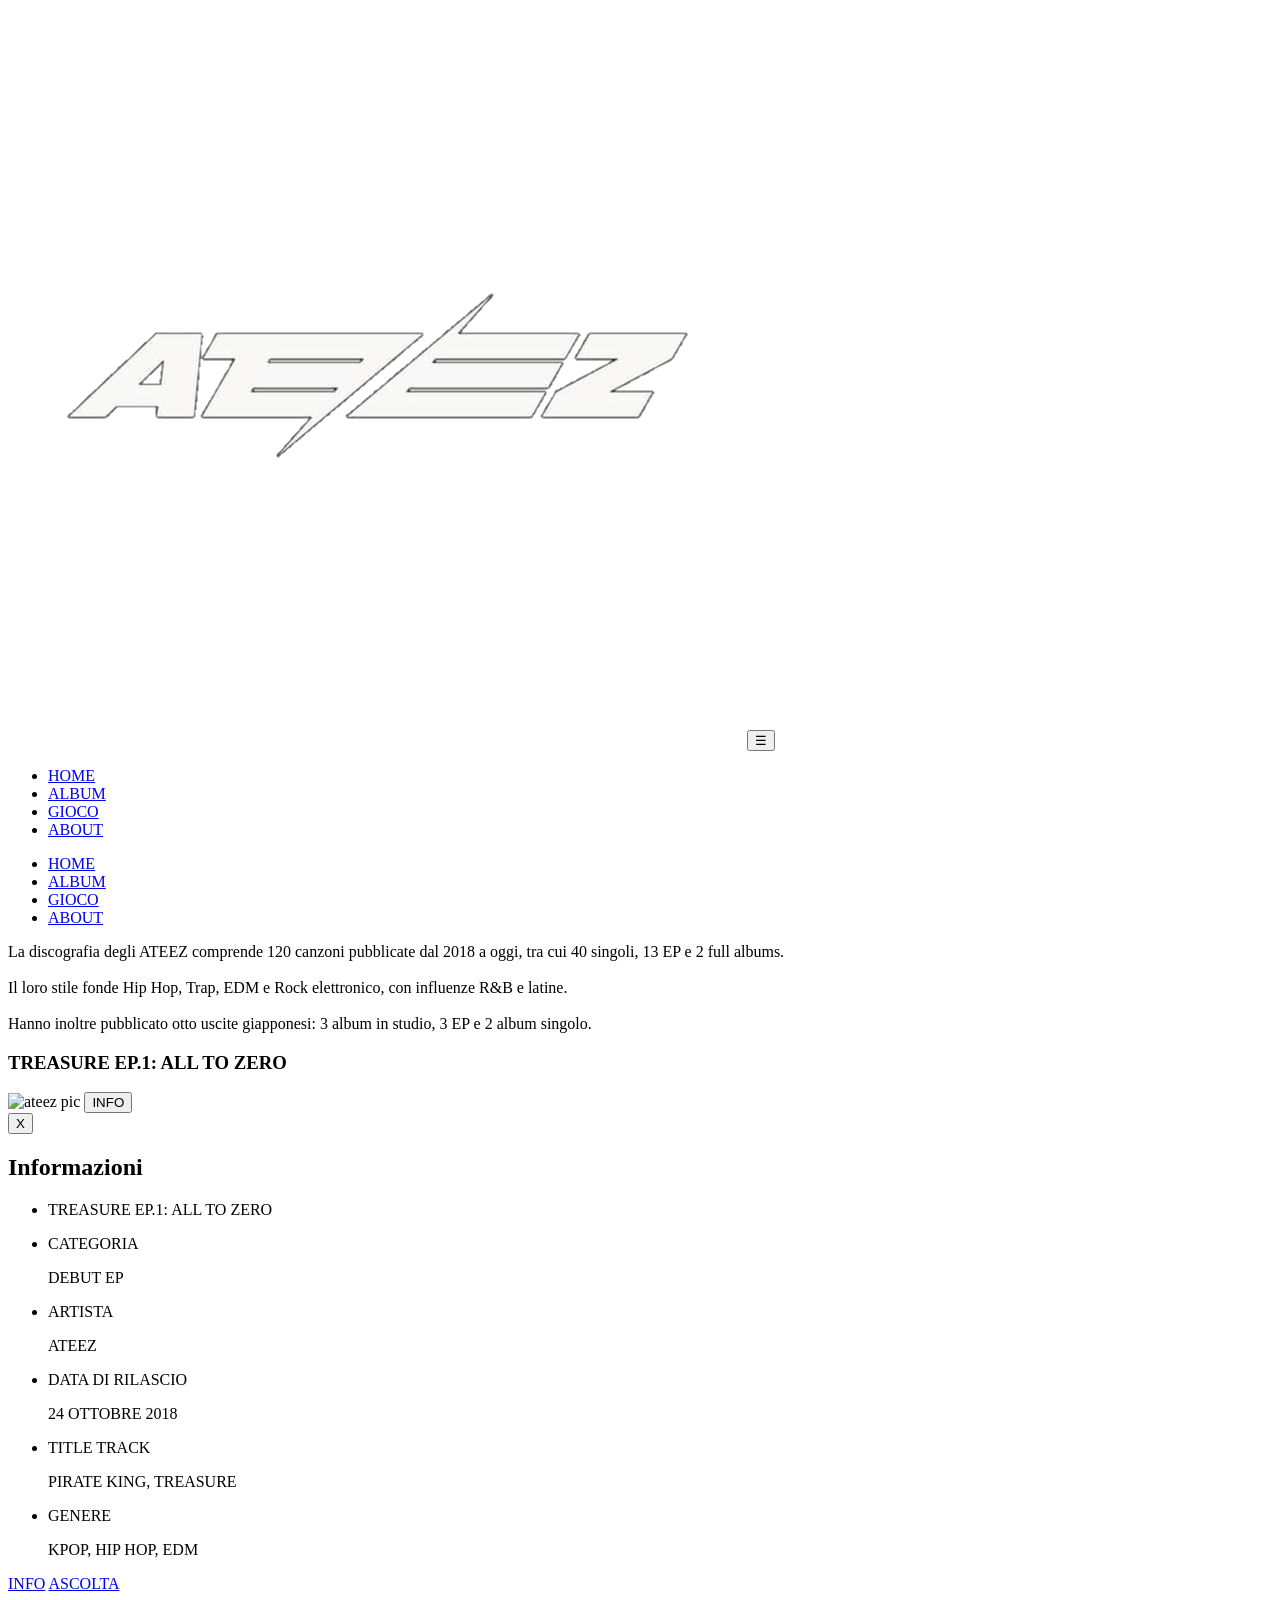
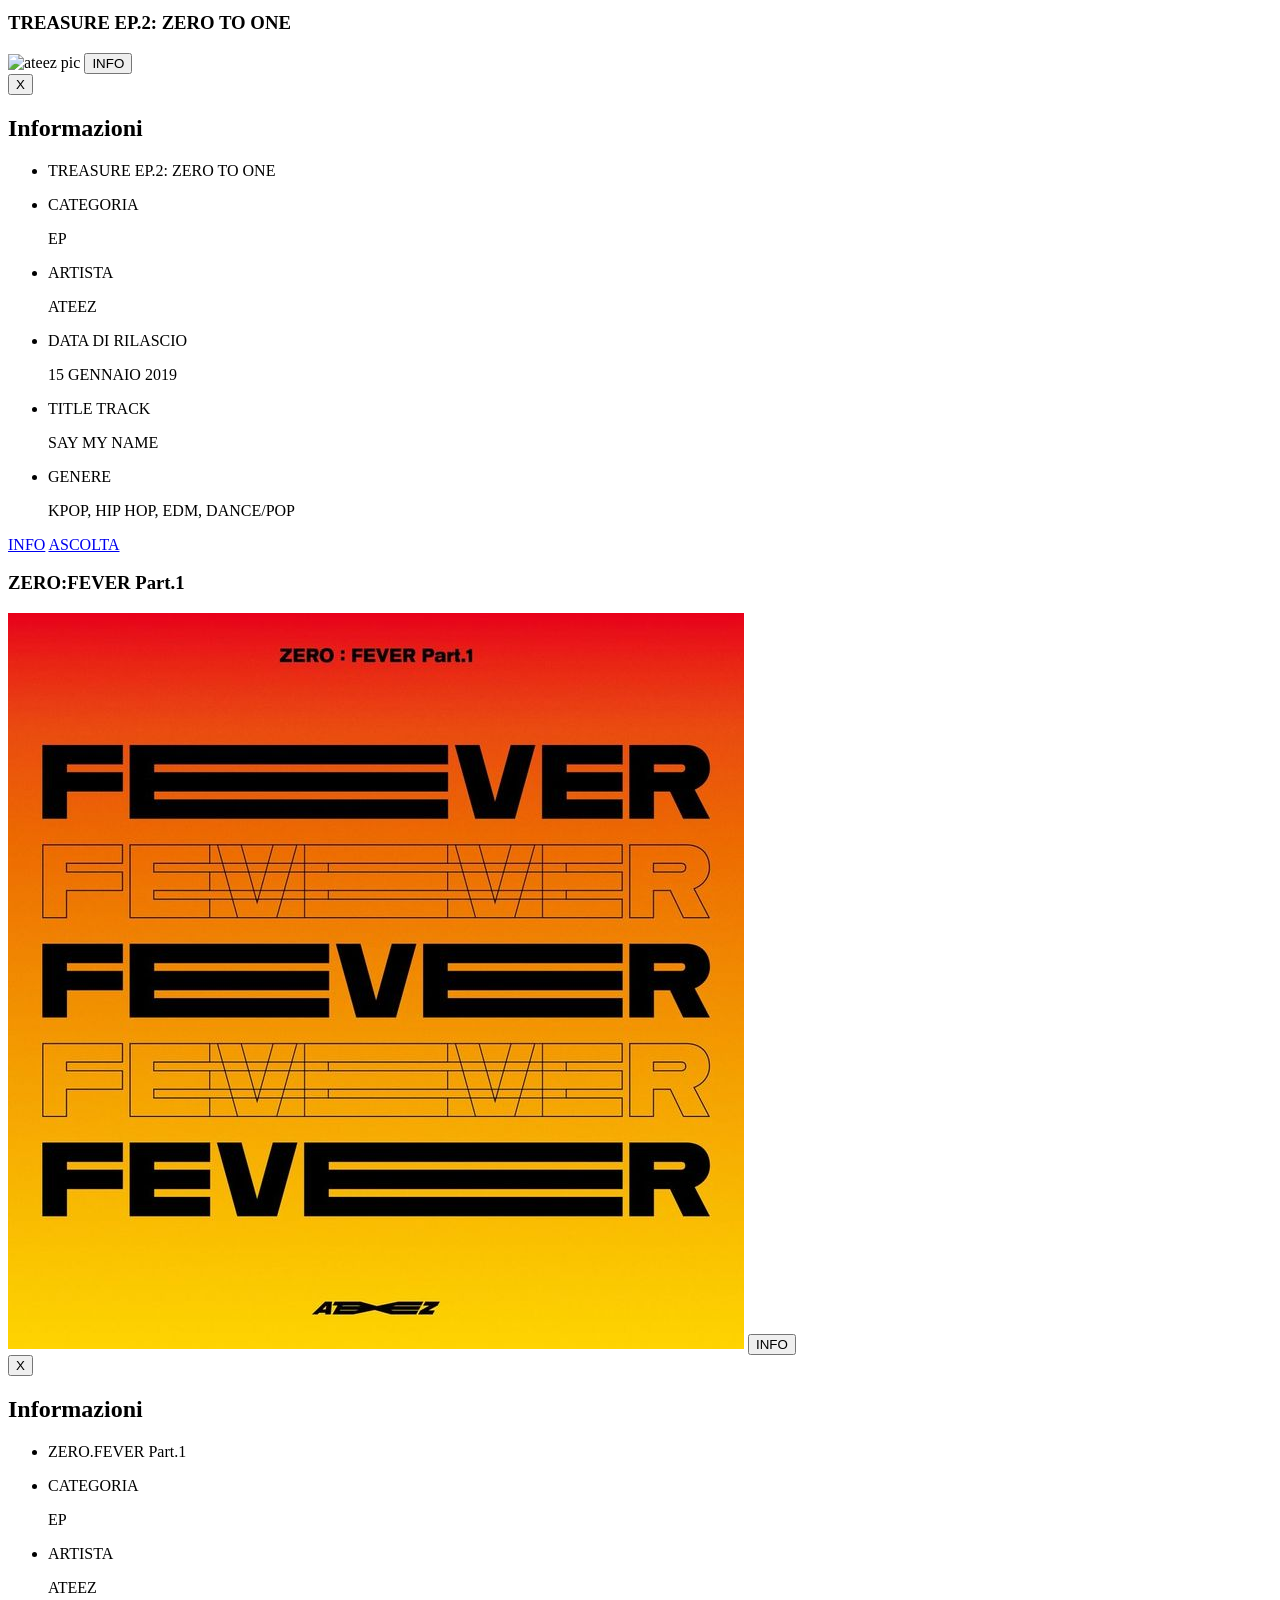
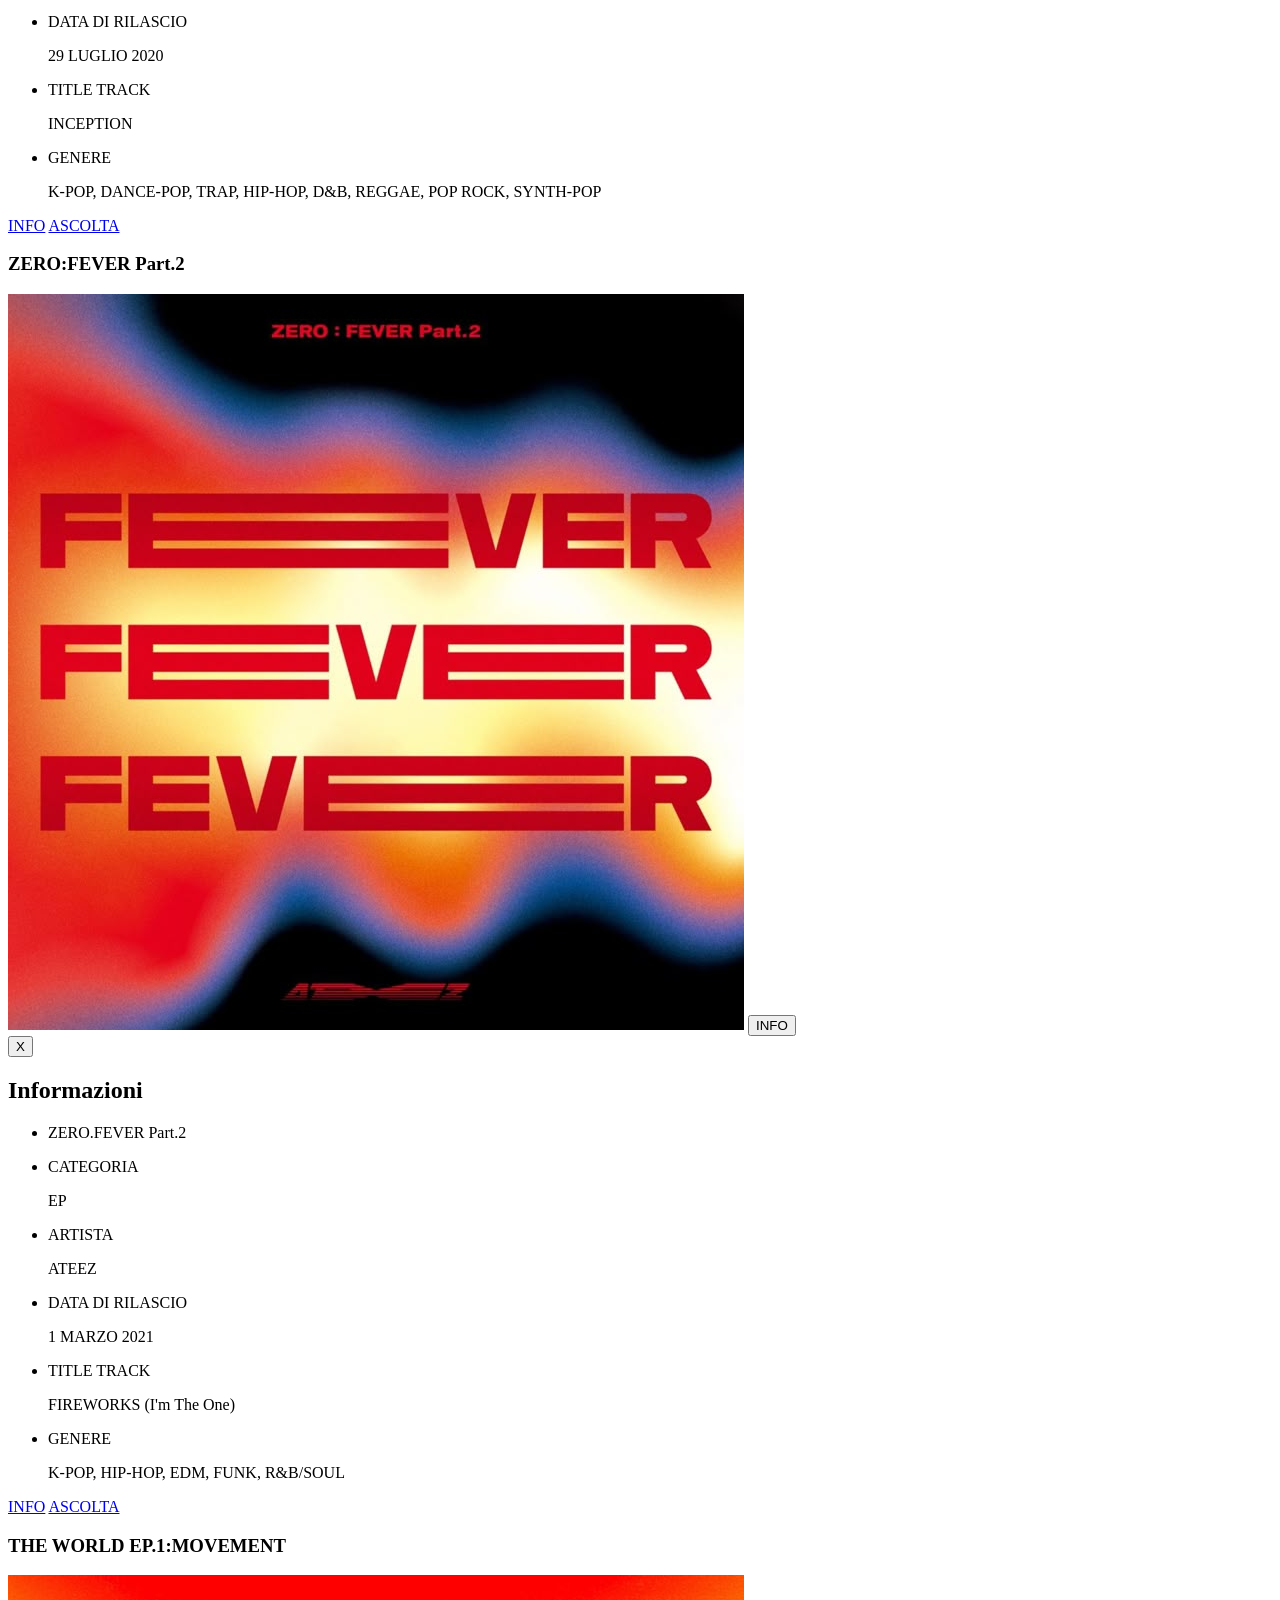
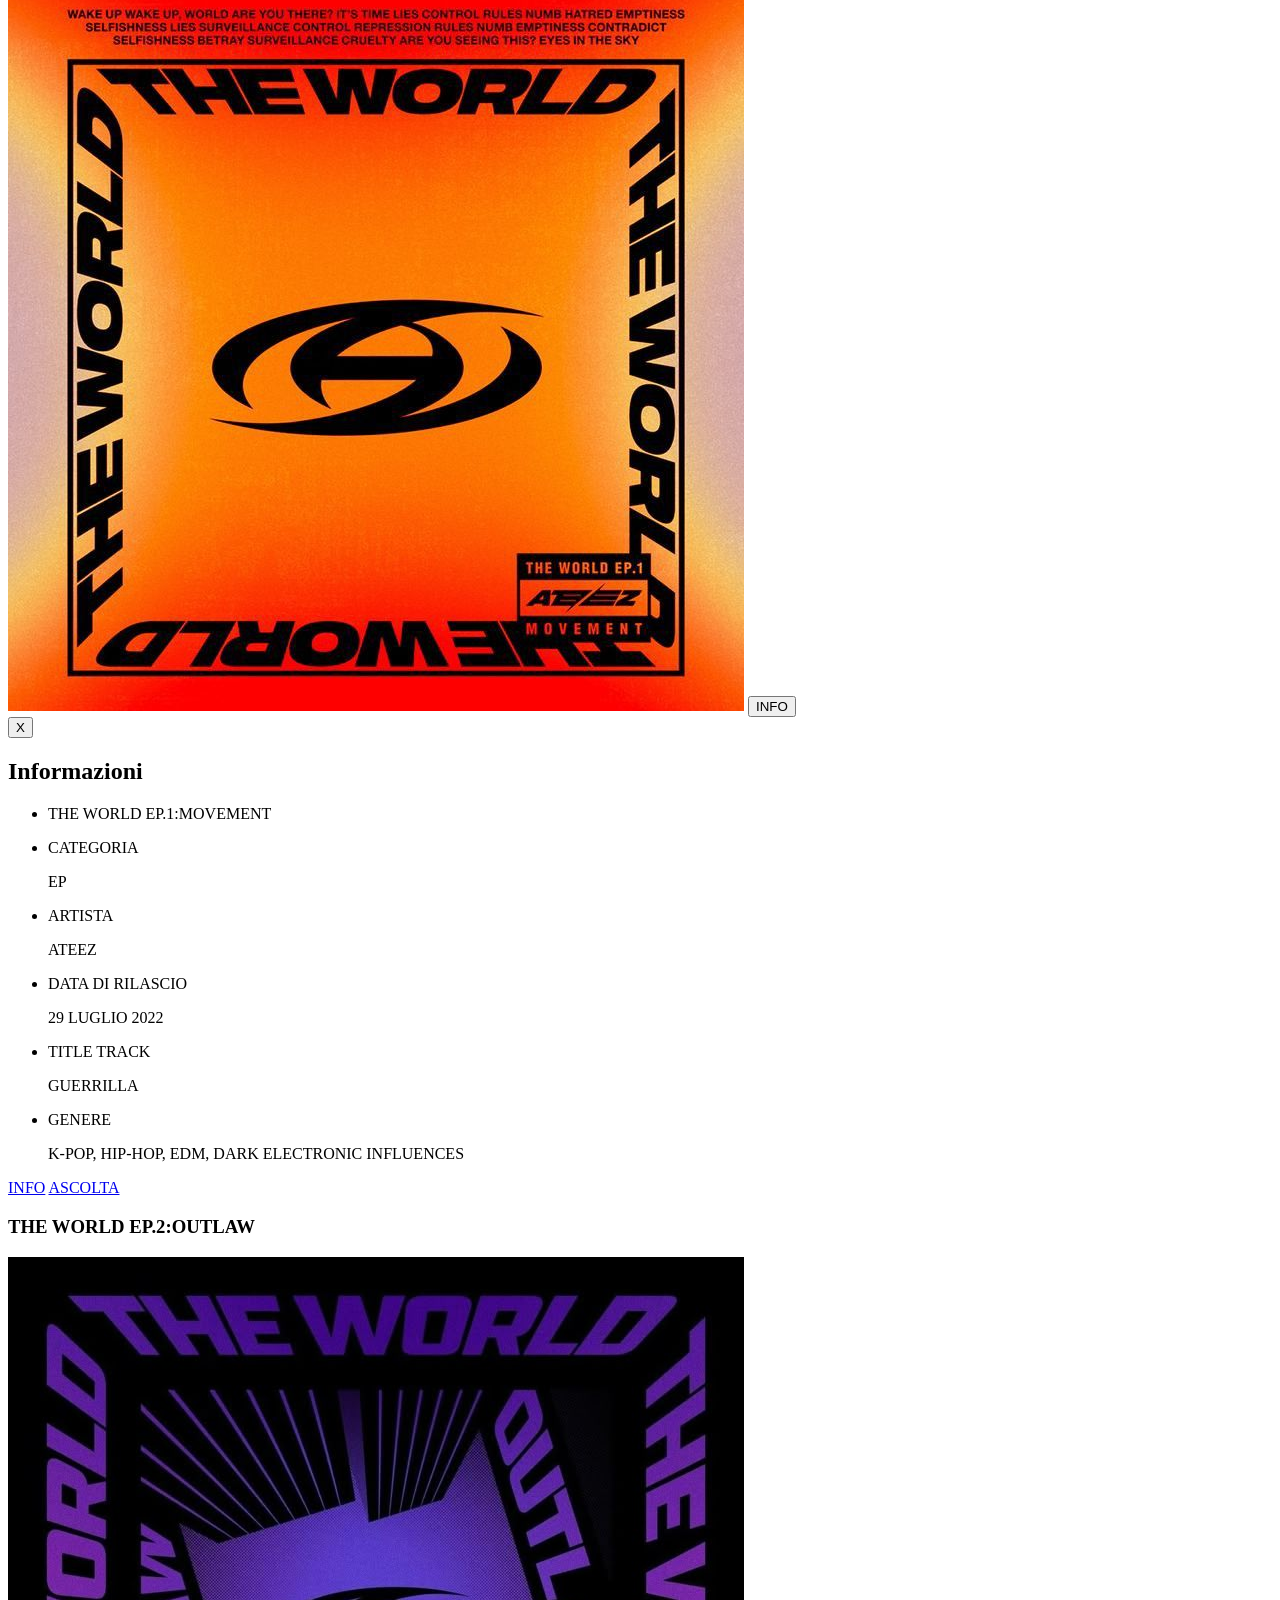
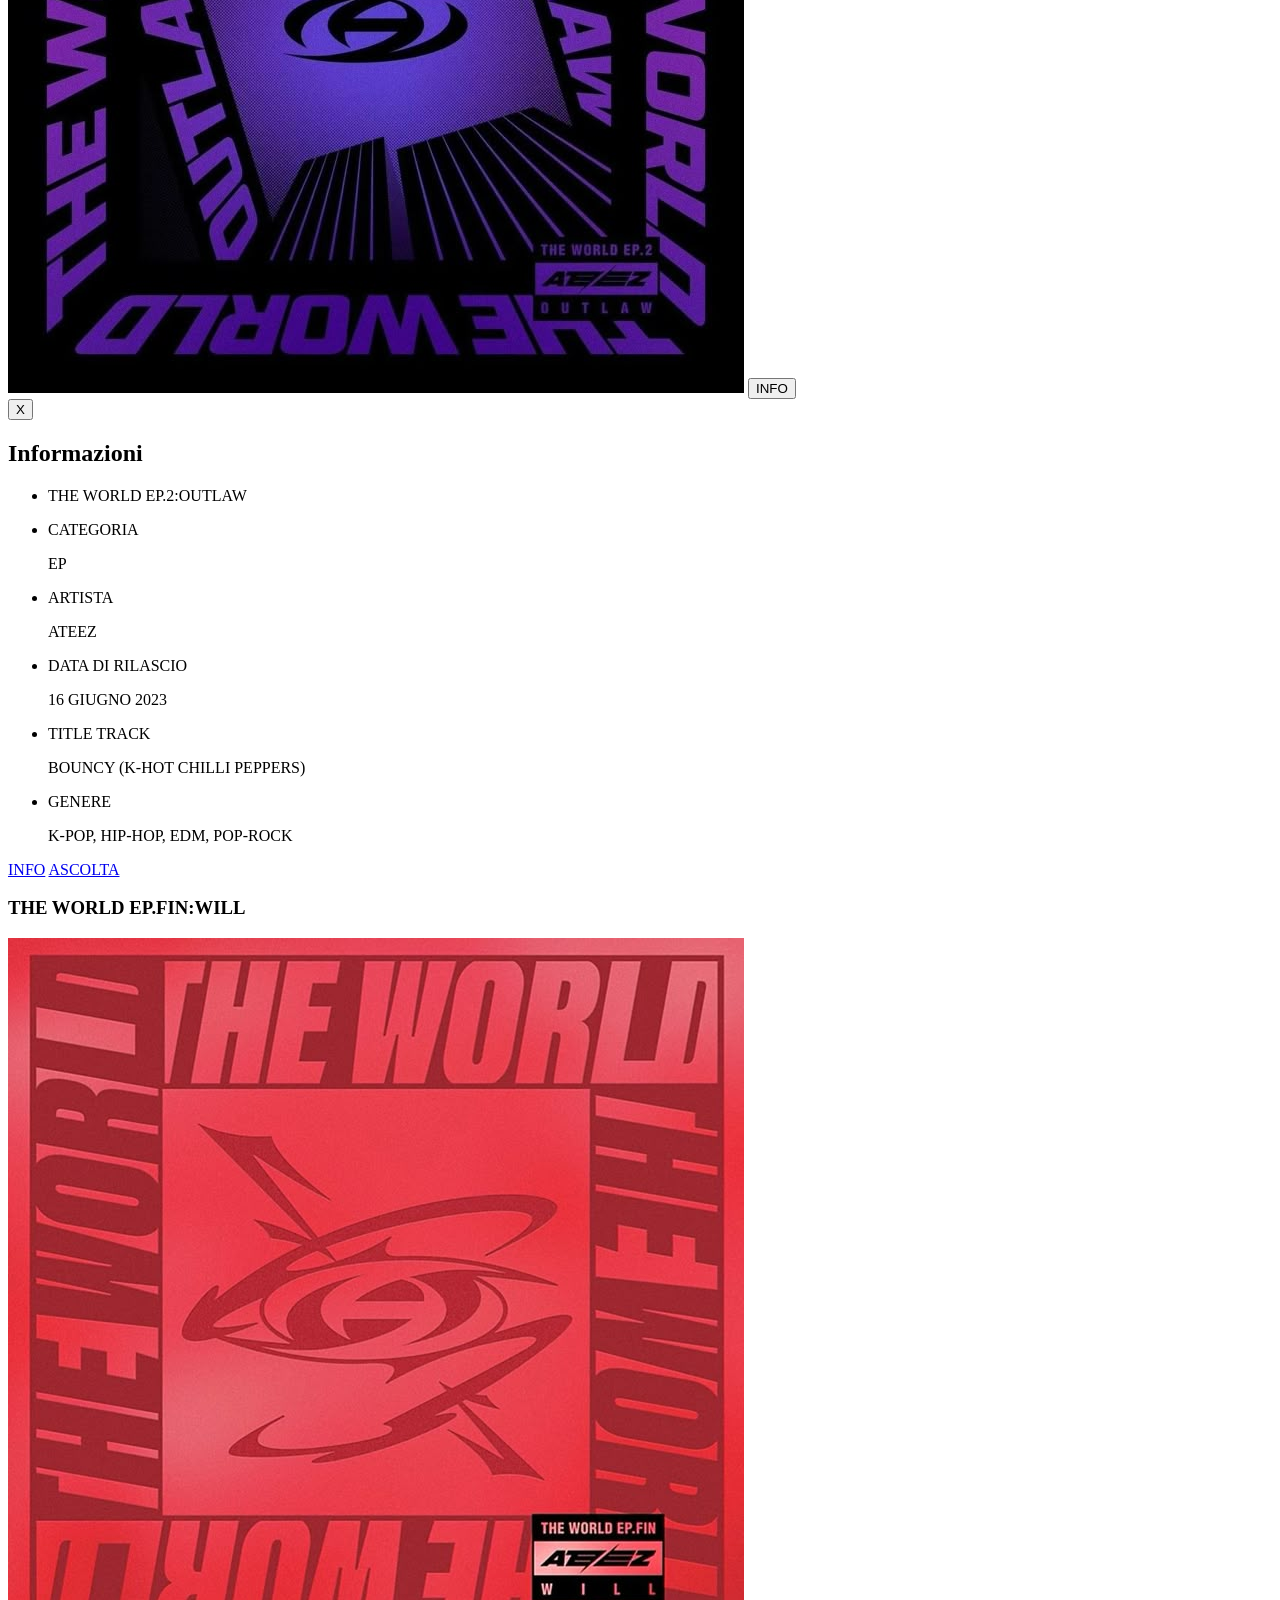
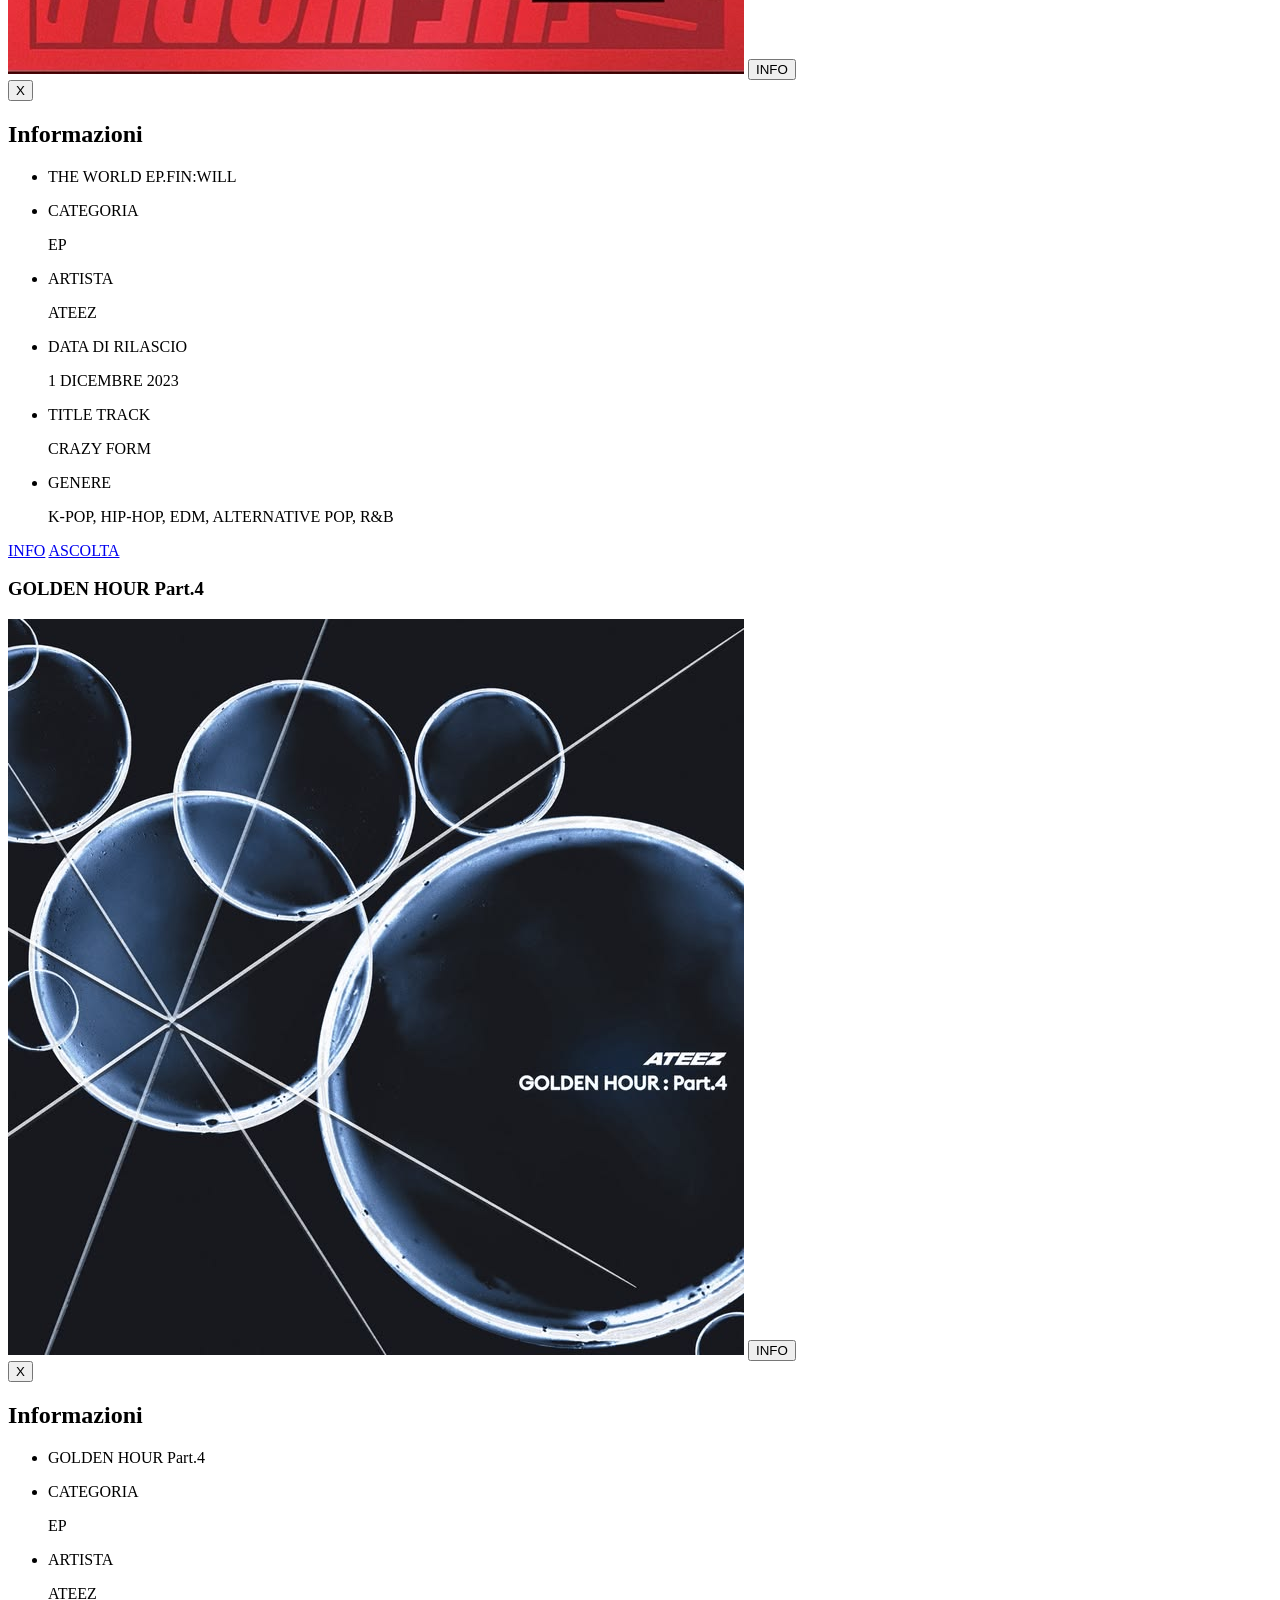
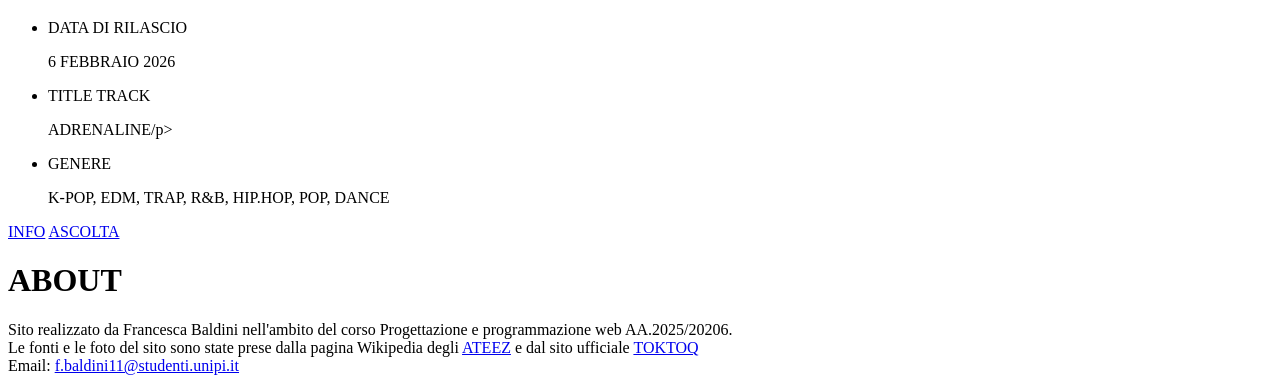
==== discografia.html @ 93c2fa1f "Add files via upload" ====
<!DOCTYPE html>
<html lang="it">
    <head>
        <title>Ateez</title>
        <meta charset="UTF-8">
        <meta name="viewport" content="width=device-width, initial-scale=1.0"/>
        <link rel="stylesheet" href="style.css">
        <link rel="stylesheet" href="discografia.css">
    </head>
    <body>
        <header>
            <!--logo-->
           <img class="logo" src="logo-bianco.png" alt="Logo ATEEZ">

           <!--tasto per la tendina-->
           <button class="menu">☰</button>

           <!--menu per mobile-->
           <nav>
               <ul class="menu-mobile">
                <li><a href="index.html">HOME</a></li>
                <li><a href="discografia.html">ALBUM</a></li>
                <li><a href="gioco.html">GIOCO</a></li>
                <li><a href="#footer">ABOUT</a></li>
               </ul>
           </nav> 

            <!--menu per desktop-->
            <nav>
               <ul class="menu-desktop">
                <li><a href="index.html">HOME</a></li>
                <li><a href="discografia.html">ALBUM</a></li>
                <li><a href="gioco.html">GIOCO</a></li>
                <li><a href="#footer">ABOUT</a></li>
               </ul>
           </nav> 
        </header>

            <p class="disco">
                La discografia degli ATEEZ comprende <span class="catalogo">120 canzoni</span> pubblicate dal 2018 a oggi, tra cui
                <span class="catalogo">40 singoli, 13 EP e 2 full albums</span>.
                
                <br><br>

                Il loro stile fonde <span class="catalogo">Hip Hop, Trap, EDM e Rock elettronico</span>,
                con influenze R&B e latine.
                
                <br><br>
                
                Hanno inoltre pubblicato otto uscite giapponesi:
                <span class="catalogo">3 album in studio, 3 EP e 2 album singolo</span>.
            </p>
                   

        <!--inizio dei div-->

       
        <div class="catalogo-album">
            <!--primo album-->
            <div class="album">
                <h3 class="title">TREASURE EP.1: ALL TO ZERO</h3>
                <img class="cover" src="treasure.jpg" alt="ateez pic">
                <button id="treasure1" class="btn">INFO</button>

                <!--popup-->
                <div class="popup" id="openpopup1">
                    <button class="close" id="closepopup1">X</button>

                    <h2 class="info">Informazioni</h2>

                    <ul>
                        <li class="titolo">TREASURE EP.1: ALL TO ZERO</li>
                        <li>
                            <p class="question">CATEGORIA</p>
                            <p class="answer">DEBUT EP</p>
                        </li>
                        <li>
                            <p class="question">ARTISTA</p>
                            <p class="answer">ATEEZ</p>
                        </li>
                        <li>
                            <p class="question">DATA DI RILASCIO</p>
                            <p class="answer">24 OTTOBRE 2018</p>
                        </li>
                        <li>
                            <p class="question">TITLE TRACK</p>
                            <p class="answer">PIRATE KING, TREASURE</p>
                        </li>
                        <li>
                            <p class="question">GENERE</p>
                            <p class="answer">KPOP, HIP HOP, EDM</p>
                        </li>
                    </ul>

                    <div class="links">
                        <a href="https://en.wikipedia.org/wiki/Treasure_EP.1:_All_to_Zero">INFO</a>
                        <a href="https://www.youtube.com/watch?v=zaTisOaQyuQ&list=PLtYXanAa7INwVMSGW2vLBBanxV55wsId3">ASCOLTA</a>
                    </div>
                </div>
            </div>

            <!--secondo album-->
            <div class="album">
                <h3 class="title">TREASURE EP.2: ZERO TO ONE</h3>
                <img class="cover" src="treasure 2.jpg" alt="ateez pic">
                <button id="treasure2" class="btn">INFO</button>

                <!--popup-->
                <div class="popup" id="openpopup2">
                    <button class="close" id="closepopup2">X</button>

                    <h2 class="info">Informazioni</h2>

                    <ul>
                        <li class="titolo">TREASURE EP.2: ZERO TO ONE</li>
                        <li>
                            <p class="question">CATEGORIA</p>
                            <p class="answer">EP</p>
                        </li>
                        <li>
                            <p class="question">ARTISTA</p>
                            <p class="answer">ATEEZ</p>
                        </li>
                        <li>
                            <p class="question">DATA DI RILASCIO</p>
                            <p class="answer">15 GENNAIO 2019</p>
                        </li>
                        <li>
                            <p class="question">TITLE TRACK</p>
                            <p class="answer">SAY MY NAME</p>
                        </li>
                        <li>
                            <p class="question">GENERE</p>
                            <p class="answer">KPOP, HIP HOP, EDM, DANCE/POP</p>
                        </li>
                    </ul>

                    <div class="links">
                        <a href="https://en.wikipedia.org/wiki/Treasure_EP.2:_Zero_to_One">INFO</a>
                        <a href="https://www.youtube.com/watch?v=zOmhAXRYcqw&list=PLtYXanAa7INzBz4NU7Fu_zzmxg2NWAv_k">ASCOLTA</a>
                    </div>
                </div>
            </div>

            <!--terzo album-->
            <div class="album">
                <h3 class="title">ZERO:FEVER Part.1</h3>
                <img class="cover" src="fever.jpg" alt="ateez pic">
                <button id="zerofever" class="btn">INFO</button>

                <!--popup-->
                <div class="popup" id="openpopup3">
                    <button class="close" id="closepopup3">X</button>

                    <h2 class="info">Informazioni</h2>

                    <ul>
                        <li class="titolo">ZERO.FEVER Part.1</li>
                        <li>
                            <p class="question">CATEGORIA</p>
                            <p class="answer">EP</p>
                        </li>
                        <li>
                            <p class="question">ARTISTA</p>
                            <p class="answer">ATEEZ</p>
                        </li>
                        <li>
                            <p class="question">DATA DI RILASCIO</p>
                            <p class="answer">29 LUGLIO 2020</p>
                        </li>
                        <li>
                            <p class="question">TITLE TRACK</p>
                            <p class="answer">INCEPTION</p>
                        </li>
                        <li>
                            <p class="question">GENERE</p>
                            <p class="answer">K-POP, DANCE-POP, TRAP, HIP-HOP, D&B, REGGAE, POP ROCK, SYNTH-POP</p>
                        </li>
                    </ul>

                    <div class="links">
                        <a href="https://en.wikipedia.org/wiki/Zero:_Fever_Part.1">INFO</a>
                        <a href="https://www.youtube.com/watch?v=XHLtcKcWi1k&list=OLAK5uy_nHhTEv-fuUNZkNcUDldagVB5ogJsrE1ec">ASCOLTA</a>
                    </div>
                </div>
            </div>

            <!--quarto album-->
            <div class="album">
                <h3 class="title">ZERO:FEVER Part.2</h3>
                <img class="cover" src="fever2.jpg" alt="ateez pic">
                <button id="zerofever2" class="btn">INFO</button>

                <!--popup-->
                <div class="popup" id="openpopup4">
                    <button class="close" id="closepopup4">X</button>

                    <h2 class="info">Informazioni</h2>

                    <ul>
                        <li class="titolo">ZERO.FEVER Part.2</li>
                        <li>
                            <p class="question">CATEGORIA</p>
                            <p class="answer">EP</p>
                        </li>
                        <li>
                            <p class="question">ARTISTA</p>
                            <p class="answer">ATEEZ</p>
                        </li>
                        <li>
                            <p class="question">DATA DI RILASCIO</p>
                            <p class="answer">1 MARZO 2021</p>
                        </li>
                        <li>
                            <p class="question">TITLE TRACK</p>
                            <p class="answer">FIREWORKS (I'm The One)</p>
                        </li>
                        <li>
                            <p class="question">GENERE</p>
                            <p class="answer">K-POP, HIP-HOP, EDM, FUNK, R&B/SOUL</p>
                        </li>
                    </ul>

                    <div class="links">
                        <a href="https://en.wikipedia.org/wiki/Zero:_Fever_Part.2">INFO</a>
                        <a href="https://www.youtube.com/watch?v=I13s-OlK_gA&list=OLAK5uy_kglITOarjHCGjXeF8EGEcUaVfz4t7J2k0">ASCOLTA</a>
                    </div>
                </div>
            </div>

            <!--quinto album-->
            <div class="album">
                <h3 class="title">THE WORLD EP.1:MOVEMENT</h3>
                <img class="cover" src="theworld.jpg" alt="ateez pic">
                <button id="theworld" class="btn">INFO</button>

                <!--popup-->
                <div class="popup" id="openpopup5">
                    <button class="close" id="closepopup5">X</button>

                    <h2 class="info">Informazioni</h2>

                    <ul>
                        <li class="titolo">THE WORLD EP.1:MOVEMENT</li>
                        <li>
                            <p class="question">CATEGORIA</p>
                            <p class="answer">EP</p>
                        </li>
                        <li>
                            <p class="question">ARTISTA</p>
                            <p class="answer">ATEEZ</p>
                        </li>
                        <li>
                            <p class="question">DATA DI RILASCIO</p>
                            <p class="answer">29 LUGLIO 2022</p>
                        </li>
                        <li>
                            <p class="question">TITLE TRACK</p>
                            <p class="answer">GUERRILLA</p>
                        </li>
                        <li>
                            <p class="question">GENERE</p>
                            <p class="answer">K-POP, HIP-HOP, EDM, DARK ELECTRONIC INFLUENCES</p>
                        </li>
                    </ul>

                    <div class="links">
                        <a href="https://en.wikipedia.org/wiki/The_World_EP.1:_Movement">INFO</a>
                        <a href="https://www.youtube.com/watch?v=My7gjN7ez-k&list=OLAK5uy_myLeQGvb-gxLAiEuv_2KZrmXPLTub0KTk">ASCOLTA</a>
                    </div>
                </div>
            </div>

            <!--sesto album-->
            <div class="album">
                <h3 class="title">THE WORLD EP.2:OUTLAW</h3>
                <img class="cover" src="outlaw.jpg" alt="ateez pic">
                <button id="outlaw" class="btn">INFO</button>

                <!--popup-->
                <div class="popup" id="openpopup6">
                    <button class="close" id="closepopup6">X</button>

                    <h2 class="info">Informazioni</h2>

                    <ul>
                        <li class="titolo">THE WORLD EP.2:OUTLAW</li>
                        <li>
                            <p class="question">CATEGORIA</p>
                            <p class="answer">EP</p>
                        </li>
                        <li>
                            <p class="question">ARTISTA</p>
                            <p class="answer">ATEEZ</p>
                        </li>
                        <li>
                            <p class="question">DATA DI RILASCIO</p>
                            <p class="answer">16 GIUGNO 2023</p>
                        </li>
                        <li>
                            <p class="question">TITLE TRACK</p>
                            <p class="answer">BOUNCY (K-HOT CHILLI PEPPERS)</p>
                        </li>
                        <li>
                            <p class="question">GENERE</p>
                            <p class="answer">K-POP, HIP-HOP, EDM, POP-ROCK</p>
                        </li>
                    </ul>

                    <div class="links">
                        <a href="https://en.wikipedia.org/wiki/The_World_EP.2:_Outlaw">INFO</a>
                        <a href="https://www.youtube.com/watch?v=FNj0IuM8a44&list=OLAK5uy_muA2b75whfcCcl7QSQvBLbyhh9jJauxRs">ASCOLTA</a>
                    </div>
                </div>
            </div>

            <!--settimo album-->
            <div class="album">
                <h3 class="title">THE WORLD EP.FIN:WILL</h3>
                <img class="cover" src="WFIN.jpg" alt="ateez pic">
                <button id="fin" class="btn">INFO</button>

                <!--popup-->
                <div class="popup" id="openpopup7">
                    <button class="close" id="closepopup7">X</button>

                    <h2 class="info">Informazioni</h2>

                    <ul>
                        <li class="titolo">THE WORLD EP.FIN:WILL</li>
                        <li>
                            <p class="question">CATEGORIA</p>
                            <p class="answer">EP</p>
                        </li>
                        <li>
                            <p class="question">ARTISTA</p>
                            <p class="answer">ATEEZ</p>
                        </li>
                        <li>
                            <p class="question">DATA DI RILASCIO</p>
                            <p class="answer">1 DICEMBRE 2023</p>
                        </li>
                        <li>
                            <p class="question">TITLE TRACK</p>
                            <p class="answer">CRAZY FORM</p>
                        </li>
                        <li>
                            <p class="question">GENERE</p>
                            <p class="answer">K-POP, HIP-HOP, EDM, ALTERNATIVE POP, R&B</p>
                        </li>
                    </ul>

                    <div class="links">
                        <a href="https://en.wikipedia.org/wiki/The_World_EP.Fin:_Will">INFO</a>
                        <a href="https://www.youtube.com/watch?v=910397KV1uE&list=OLAK5uy_nEPcaeQBgBiEEZSdfrJzcO3KIAIx6Npmw">ASCOLTA</a>
                    </div>
                </div>
            </div>

            <!--ottavo album-->
            <div class="album">
                <h3 class="title">GOLDEN HOUR Part.4</h3>
                <img class="cover" src="GHP4.jpg" alt="ateez pic">
                <button id="gh4" class="btn">INFO</button>

                <!--popup-->
                <div class="popup" id="openpopup8">
                    <button class="close" id="closepopup8">X</button>

                    <h2 class="info">Informazioni</h2>

                    <ul>
                        <li class="titolo">GOLDEN HOUR Part.4</li>
                        <li>
                            <p class="question">CATEGORIA</p>
                            <p class="answer">EP</p>
                        </li>
                        <li>
                            <p class="question">ARTISTA</p>
                            <p class="answer">ATEEZ</p>
                        </li>
                        <li>
                            <p class="question">DATA DI RILASCIO</p>
                            <p class="answer">6 FEBBRAIO 2026</p>
                        </li>
                        <li>
                            <p class="question">TITLE TRACK</p>
                            <p class="answer">ADRENALINE/p>
                        </li>
                        <li>
                            <p class="question">GENERE</p>
                            <p class="answer">K-POP, EDM, TRAP, R&B, HIP.HOP, POP, DANCE</p>
                        </li>
                    </ul>

                    <div class="links">
                        <a href="https://en.wikipedia.org/wiki/Golden_Hour:_Part.4">INFO</a>
                        <a href="https://www.youtube.com/watch?v=qDpEcO1hlZE&list=OLAK5uy_nDw2GlTZdnxVUJdK-J9HmZf4ZytbduDZs">ASCOLTA</a>
                    </div>
                </div>
            </div>
        </div>













       
        <footer id="footer">
            <div class="footer-container">
                <h1 class="about">ABOUT</h1>
                <p>
                    Sito realizzato da Francesca Baldini nell'ambito del corso Progettazione e programmazione web AA.2025/20206.
                    <br> Le fonti e le foto del sito sono state prese dalla pagina Wikipedia degli <a class="link2" href="https://it.wikipedia.org/wiki/Ateez">ATEEZ</a> e dal sito ufficiale <a class="link2" href="https://ateez.kqent.com"> TOKTOQ</a>
                    <br> Email: <a class="link" href="mailto:f.baldini11@studenti.unipi.it">f.baldini11@studenti.unipi.it</a>

                </p>
            </div>
        </footer>






        <script src="script.js"></script>
        <script src="discografia.js"></script>

        
    </body>





</html>
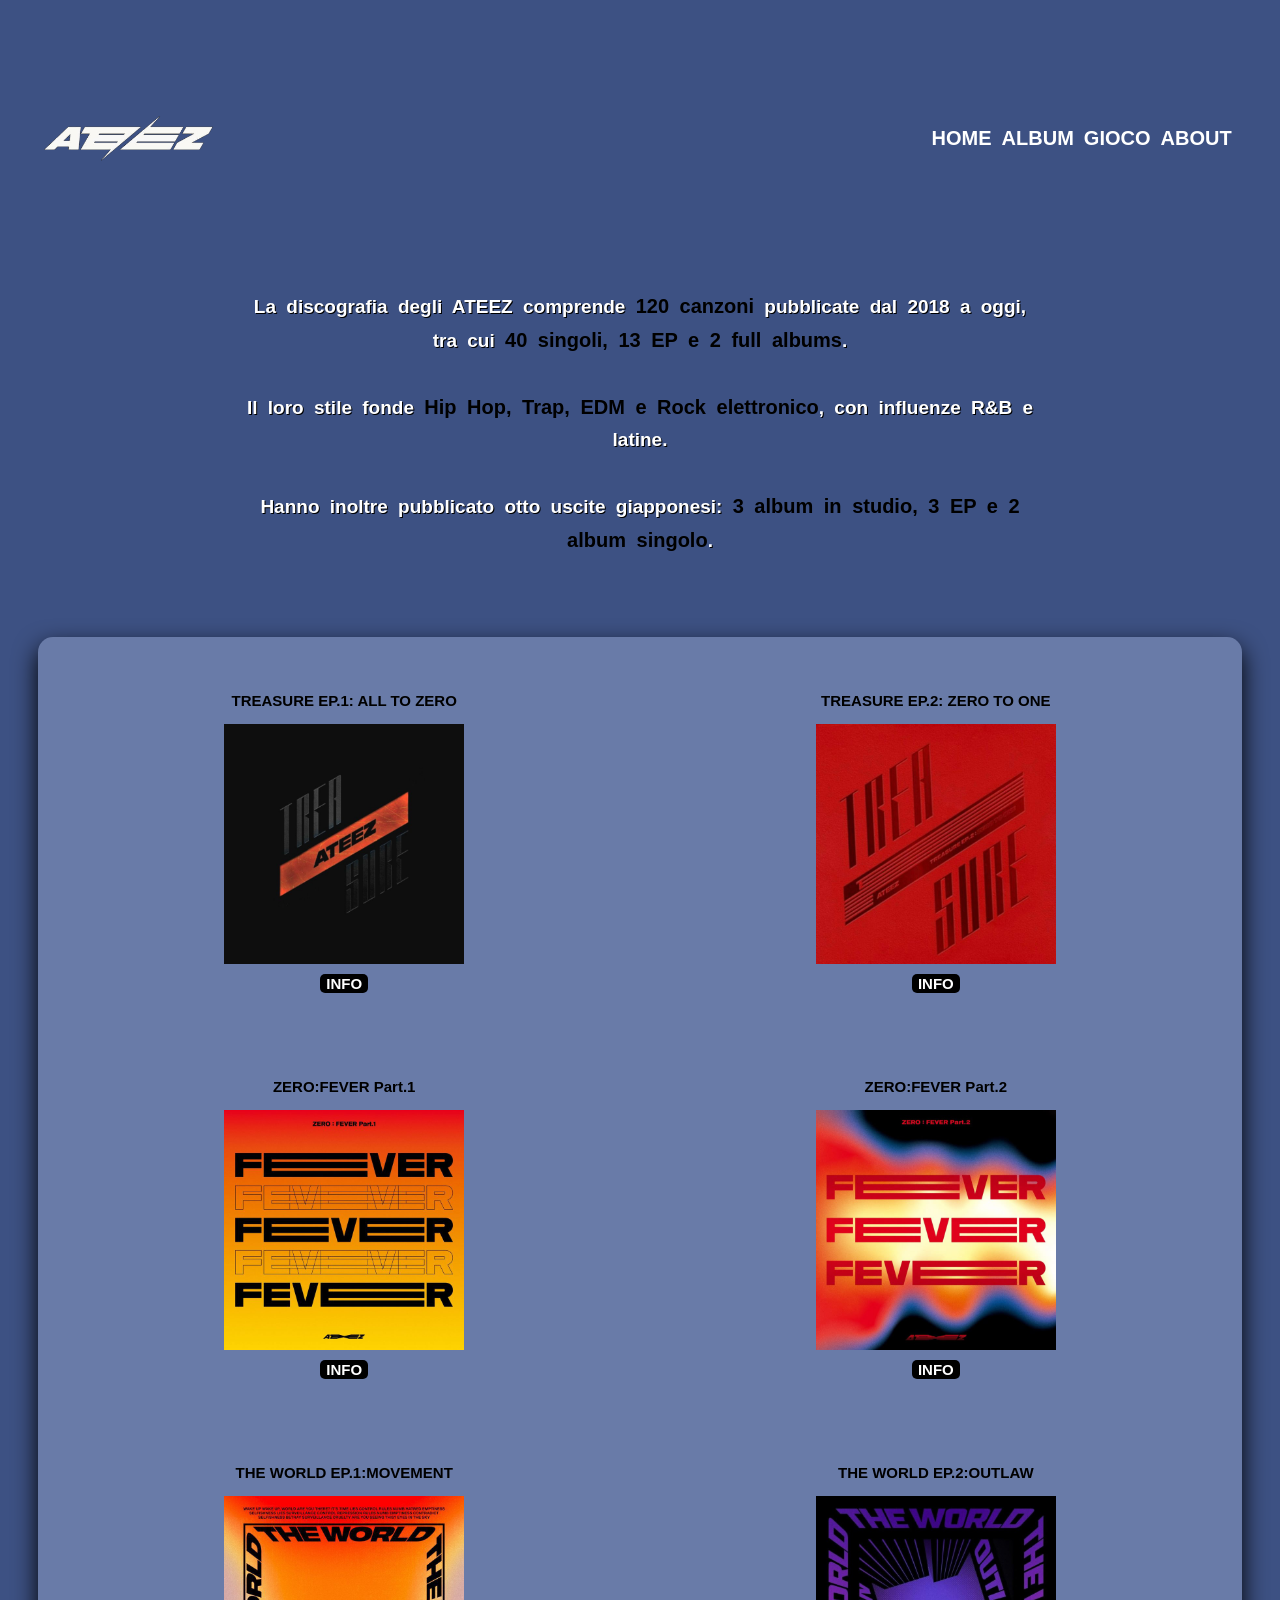
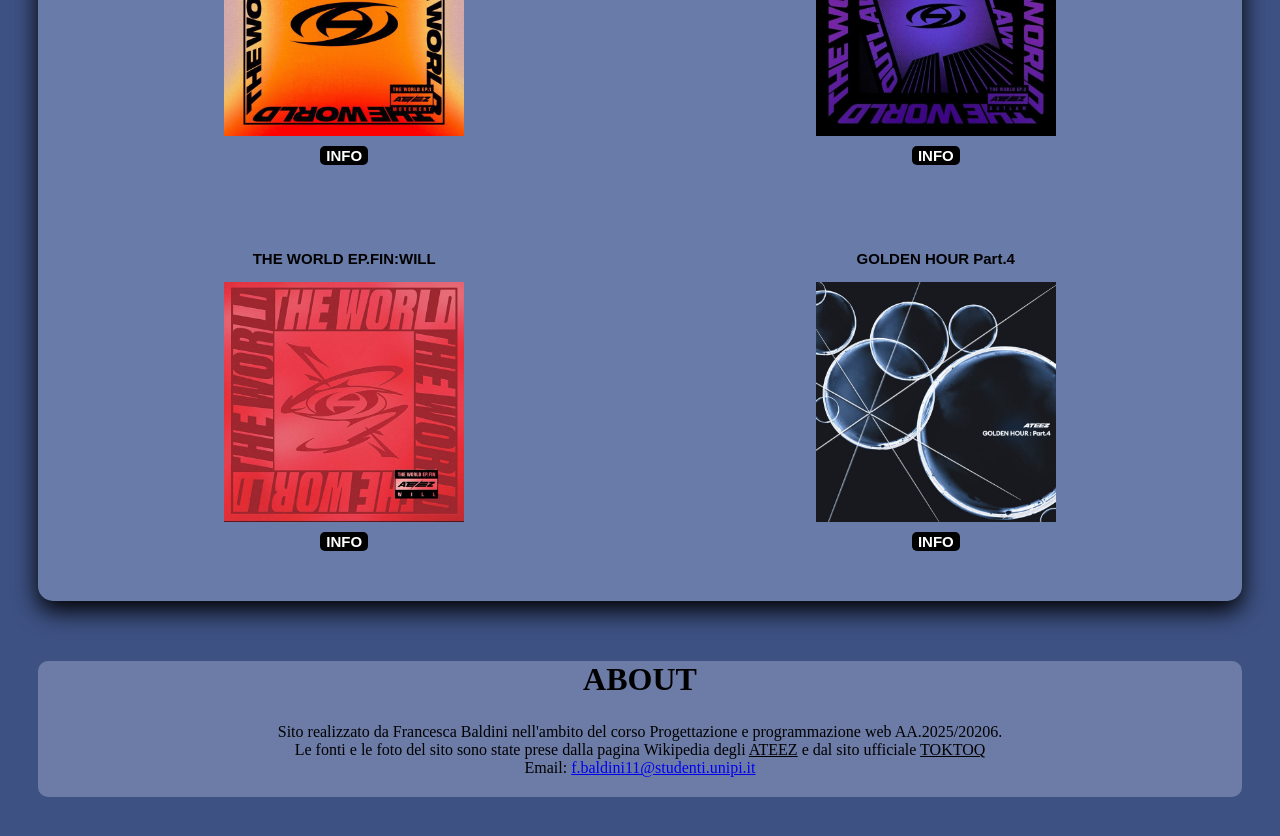
==== commit 825e90e4: "Update discografia.html" ====
--- a/discografia.html
+++ b/discografia.html
@@ -68,7 +68,7 @@
 
                     <h2 class="info">Informazioni</h2>
 
-                    <ul>
+                    <ul class="categoria-album">
                         <li class="titolo">TREASURE EP.1: ALL TO ZERO</li>
                         <li>
                             <p class="question">CATEGORIA</p>
@@ -111,7 +111,7 @@
 
                     <h2 class="info">Informazioni</h2>
 
-                    <ul>
+                    <ul class="categoria-album">
                         <li class="titolo">TREASURE EP.2: ZERO TO ONE</li>
                         <li>
                             <p class="question">CATEGORIA</p>
@@ -154,7 +154,7 @@
 
                     <h2 class="info">Informazioni</h2>
 
-                    <ul>
+                    <ul class="categoria-album">
                         <li class="titolo">ZERO.FEVER Part.1</li>
                         <li>
                             <p class="question">CATEGORIA</p>
@@ -197,7 +197,7 @@
 
                     <h2 class="info">Informazioni</h2>
 
-                    <ul>
+                    <ul class="categoria-album">
                         <li class="titolo">ZERO.FEVER Part.2</li>
                         <li>
                             <p class="question">CATEGORIA</p>
@@ -240,7 +240,7 @@
 
                     <h2 class="info">Informazioni</h2>
 
-                    <ul>
+                    <ul class="categoria-album">
                         <li class="titolo">THE WORLD EP.1:MOVEMENT</li>
                         <li>
                             <p class="question">CATEGORIA</p>
@@ -283,7 +283,7 @@
 
                     <h2 class="info">Informazioni</h2>
 
-                    <ul>
+                    <ul class="categoria-album">
                         <li class="titolo">THE WORLD EP.2:OUTLAW</li>
                         <li>
                             <p class="question">CATEGORIA</p>
@@ -326,7 +326,7 @@
 
                     <h2 class="info">Informazioni</h2>
 
-                    <ul>
+                    <ul class="categoria-album">
                         <li class="titolo">THE WORLD EP.FIN:WILL</li>
                         <li>
                             <p class="question">CATEGORIA</p>
@@ -369,7 +369,7 @@
 
                     <h2 class="info">Informazioni</h2>
 
-                    <ul>
+                    <ul class="categoria-album">
                         <li class="titolo">GOLDEN HOUR Part.4</li>
                         <li>
                             <p class="question">CATEGORIA</p>
--- a/style.css
+++ b/style.css
@@ -0,0 +1,472 @@
+.contenitore-tutto{
+    display: flex;
+    justify-content: center;
+    width: 100%;
+    padding: 10px;
+    box-sizing: border-box;
+}
+
+html{
+    width: 100%;
+}
+
+body {
+    margin: 3%;
+    background: rgb(61, 81, 131);
+    min-height: 100vh;
+    display: flex;
+    flex-direction: column;
+}
+
+
+/*MENU MOBILE*/
+
+.menu-mobile{
+    display: none;
+    list-style: none;
+    font-weight: bold;
+    font-family: 'Quicksand', sans-serif;
+    gap: 10px;
+    padding: 10px;
+}
+
+.menu-mobile.active{
+    display: flex;
+    flex-wrap: wrap;
+    justify-content: center;
+}
+.menu-desktop a,
+.menu-mobile a{
+    text-decoration: none;
+    color: white;
+}
+
+
+.menu-desktop{
+    display: none;
+    flex: none;
+}
+
+.menu-desktop a{
+    text-decoration: none;
+    color: white;
+}
+
+/*per menu a tendina*/
+.menu{
+    display: flex;
+    justify-content: flex-end;
+    color: white;
+    background-color: rgb(61, 81, 131);
+    border: none;
+    font-size: 45px;
+    margin-left: 3px;
+}
+
+.galleria-mobile{
+    display: block;
+}
+.galleria-desktop{
+    display: none;
+}
+
+
+.logo{
+    width: 200px;
+    height: auto;
+    margin-left: -10px;
+}
+
+header{
+    display: flex;
+    align-items: center;
+    justify-content: space-between;
+}
+
+
+
+/*paragrafo iniziale*/
+.presentazione p{
+    text-align: center;
+    font-size: 20px;
+    font-family: 'Quicksand', sans-serif;
+    font-weight: bold;
+    color: white;
+    margin-top: 50px;
+}
+
+
+/*link kq*/
+.kq{
+    text-decoration: none;
+    color: black;
+}
+
+/*link*/
+.membro{
+    display: grid;
+    grid-template-columns: 1fr;
+    justify-items: center;
+    gap: 50px;
+}
+
+.membro img{
+    width: 200px;
+    height: auto;
+    margin: 0;
+   
+}
+
+.card{
+    display: flex;
+    flex-direction: column;
+    align-items: center;
+    gap: 8px;
+}
+
+
+.card p{
+    margin: 2px 0;
+    font-family: 'Quicksand', sans-serif;
+    font-weight: bold;
+}
+
+/*griglia di contenimento*/
+.griglia{
+    display: grid;
+    justify-items: center;
+    gap: 30px;
+    grid-template-columns: 1fr;
+    background-color: rgb(105, 123, 168);
+    box-shadow: 0px 10px 25px black;
+    border-radius: 15px;
+    margin-top: 30px;
+    padding: 40px;
+}
+
+/*tasto per popup*/
+.popup{
+    display: none;
+}
+
+.popup.start{
+    display: block;
+}
+
+/*about*/
+.about{
+    text-align: center;
+    margin-bottom: 5px;
+    margin-top: 60px;
+}
+
+.about p{
+    color: black;
+}
+
+/*per il testo nel footer*/
+.footer-container p{
+    text-align: center;
+    padding: 20px;
+    margin: 0;
+}
+
+.footer-container{
+    background-color: rgb(108, 124, 167);
+    border-radius: 10px;
+}
+
+.link2 {
+    color: black;
+}
+
+.general{
+    color: black;
+    margin-bottom: 5px;
+    text-align: center; 
+}
+
+
+.grid{
+    display: grid;
+    gap: 20px;
+    background-color: rgb(108, 124, 167);
+    border-radius: 10px;
+    margin: 80px auto;
+    width: 90%;
+    max-width: 900px;
+       
+}
+
+/*per il contenitore del secondo p*/
+.infos{
+    text-align: center;
+    padding: 20px;
+    margin: 0;
+    font-size: 15px;
+    color: #faf8f2;
+    font-family: 'Quicksand', sans-serif;
+    font-weight: bold;
+}
+
+.tasto-informazioni{
+    text-align: center;
+    padding: 5px;
+    margin-top: 20px;
+    font-family: 'Quicksand', sans-serif;
+    color: white;
+    font-weight: bold;
+}
+
+.clicca a{
+    display: flex;
+    justify-content: center;
+    font-family: 'Quicksand', sans-serif;
+    align-items: center;
+    color: gold;
+    font-size: 20px;
+    font-weight: bold;
+    
+}
+
+
+.pirate-king,
+.treasure,
+.from,
+.ep,
+.kq,
+.treasure2,
+.SMN,
+.treasure3,
+.GH,
+.wave,
+.adrenaline{
+    color: black;
+    font-weight: bold;
+}
+
+/*per la galleria*/
+.galleria{
+    position: relative;
+    height: 70vh;
+    overflow: hidden;
+}
+
+.galleria img{
+    position:absolute;
+    inset: 0;
+    width: 100%;
+    height: 100%;
+    object-fit:contain;
+    opacity: 0;
+    transition: opacity 1s ease-in-out;
+}
+
+.galleria img.active{
+    opacity: 1;
+}
+
+
+.OpenPopup{
+    border: none;
+    border-radius: 20px;
+    font-size: 15px;
+    font-family: 'Quicksand', sans-serif;
+    font-weight: bold;
+    background-color: rgb(61, 81, 131);
+    color: white;
+    align-items: center;
+}
+
+
+
+
+
+
+
+
+/*media query*/
+
+/*tablet*/
+@media (min-width: 768px){
+    
+    .menu-desktop{
+        display: flex;
+        flex-direction: row;
+        list-style: none;
+        font-weight: bold;
+        font-size: 15px;
+        font-family:'Quicksand', sans-serif;
+        gap: 10px;
+        padding: 10px;
+    }
+    
+    .menu-mobile.active{
+        display: none;
+    }
+
+    .menu{
+        display: none;
+    }
+
+    /*ordine delle foto*/
+    .membro{
+        grid-template-columns: repeat(2, 1fr);
+        gap: 50px;
+    }
+
+    .membro img{
+        width: 210px;
+    }
+
+    
+    /*paragrafo iniziale*/
+    .presentazione p{
+        font-size: 22px;
+        margin-top: 60px;
+        line-height: 1.5;
+    }
+
+
+    .galleria{
+        height: 90vh;
+    }
+
+    .grid{
+        width: 85%;
+        margin: 100px auto;
+        padding: 20px;
+    }
+
+    .infos{
+        font-size: 17px;
+        padding: 25px;
+        line-height: 1.5;
+    }
+}
+
+/*pc*/
+@media (min-width: 1024px){
+    
+     .menu-desktop{
+        display: flex;
+        flex-direction: row;
+        list-style: none;
+        font-weight: bold;
+        font-size: 20px;
+        font-family:'Quicksand', sans-serif;
+        gap: 10px;
+        padding: 10px;
+    }
+    
+    .menu-mobile.active{
+        display: none;
+    }
+    
+    .menu{
+        display: none;
+    }
+    
+    .membro{
+        grid-template-columns: repeat(2, 1fr);
+        gap: 60px;
+    }
+
+    .membro img{
+        width: 240px;
+    }
+
+    
+    /*paragrafo iniziale*/
+    .presentazione p{
+        font-size: 24px;
+        margin-top: 70px;
+        line-height: 1.6;
+        
+    }
+
+    .galleria{
+        height: 110vh;
+    } 
+
+    .grid{
+        width: 80%;
+        margin: 120px auto;
+        padding: 30px;
+    }
+
+    .infos{
+        font-size: 18px;
+        padding: 30px;
+        line-height: 1.6;
+    }
+ 
+
+}
+
+/*schermi grandi*/
+@media (min-width: 1440px){
+
+    .menu-desktop{
+        display: flex;
+        flex-direction: row;
+        list-style: none;
+        font-weight: bold;
+        font-size: 20px;
+        font-family:'Quicksand', sans-serif;
+        gap: 15px;
+        padding: 10px;
+    }
+    
+    .menu-mobile.active{
+        display: none;
+    }
+    
+    .menu{
+        display: none;
+    }
+
+    
+    .membro{
+        grid-template-columns: repeat(4, 1fr);
+        gap: 80px;
+    }
+
+    .membro img{
+        width: 260px;
+    }
+
+    
+    /*paragrafo iniziale*/
+    .presentazione p{
+        font-size: 28px;
+        margin-top: 80px;
+        line-height: 1.7;
+        max-width: 1000px;
+        margin-left: auto;
+        margin-right: auto;
+    }
+
+
+    
+    .galleria{
+        height: 110vh;
+    }
+
+    .grid{
+        max-width: 1100px;
+        width: 75%;
+        margin: 150px auto;
+        padding: 40px;
+    }
+
+    .infos{
+        font-size: 20px;
+        padding: 40px;
+        line-height: 1.7;
+        max-width: 900px;
+        margin: 0 auto;
+    }
+
+
+}
--- a/discografia.css
+++ b/discografia.css
@@ -0,0 +1,233 @@
+
+.disco{
+    text-align: center;
+    margin: 30px;
+    font-size: 15px;
+    color: rgb(255, 255, 255);
+    text-shadow: 1px 1px 0 black;
+    font-family: 'Gill Sans', 'Gill Sans MT', Calibri, 'Trebuchet MS', sans-serif;
+    font-weight: bold;
+    word-spacing: 3px;
+   line-height: 1.5;
+}
+
+.catalogo{
+    color: black;
+    text-shadow: none;
+    font-family: 'Gill Sans', 'Gill Sans MT', Calibri, 'Trebuchet MS', sans-serif;
+    font-weight: bold;
+}
+
+
+
+.catalogo-album{
+    display: grid;
+    justify-items: center;
+    gap: 30px;
+    grid-template-columns: 1fr;
+    background-color: rgb(105, 123, 168);
+    box-shadow: 0px 10px 25px black;
+    border-radius: 15px;
+    margin-top: 30px;
+    padding: 40px;
+}
+
+.cover{
+    width: 250px;
+    height: auto;
+    display: block;
+    margin: 0 auto;
+}
+
+.title{
+    text-align: center;
+    font-family: 'Gill Sans', 'Gill Sans MT', Calibri, 'Trebuchet MS', sans-serif;
+    font-size: 15px;
+    font-weight: bold;
+}
+
+.btn {
+    display: block;
+    margin: 10px auto;
+    border: none;
+    border-radius: 5px;
+    font-size: 15px;
+    font-family: 'Quicksand', sans-serif;
+    font-weight: bold;
+    background-color: black;
+    color: white;
+    align-items: center;
+}
+ 
+
+.popup{
+    display: none;/*nascosta all'inizio*/
+
+    position: fixed;
+    top: 50%;
+    left: 50%;
+    transform: translate(-50%, -50%);
+
+    background: rgb(108, 124, 167);
+    padding: 20px;
+    border-radius: 10px;
+
+    width: 90%;
+    max-width: 300px;
+
+    box-shadow: 0px 10px 25px black;
+
+    z-index: 1000;
+}   
+
+.close {
+   float: right;
+}
+
+.popup.active{
+    display: block;
+}
+    
+.categoria-album{
+    list-style: none;
+    text-align:start;
+    display: flex;
+    flex-direction: column;
+    gap: 12px;
+}
+
+.question{
+    display: flex;
+    flex-direction: column;
+    justify-content: center;
+    font-family:'Quicksand', sans-serif;
+    font-weight: bold;
+    color: white;
+    text-shadow: 1px 1px 1px black;
+    gap: 10px;
+    margin: 10px auto;
+}
+
+.answer{
+    display: flex;
+    flex-direction: column;
+    justify-content: center;
+    font-family:'Quicksand', sans-serif;
+    font-weight: bold;
+    color: black;
+    margin: 10px auto;
+    
+}
+
+.titolo{
+    color: white;
+    text-shadow: 1px 1px 1px black;
+    font-family:'Quicksand', sans-serif;
+    font-weight: bold;
+    margin-bottom: 15px;
+}
+
+.links a{
+    text-decoration: none;
+    font-family:'Quicksand', sans-serif;    
+    font-weight: bold;
+    color:white;
+    text-shadow: 1px 1px 1px black;
+}
+
+.links{
+    display: flex;
+    justify-content: center;
+    gap: 20px;
+    margin-top: 30px;
+}
+
+.album img{
+    width: 250px;
+}
+
+
+/*media query*/
+
+/*tablet*/
+@media (min-width: 768px){
+    .disco{
+        margin: 40px;
+        font-size: 17px;
+        word-spacing: 4px;
+        line-height: 1.6;
+    }
+
+    .catalogo{
+        font-size: 18px;
+    }
+
+    /*ordine delle foto*/
+    .catalogo-album{
+        grid-template-columns: repeat(2, 1fr);
+        gap: 50px;
+    }
+
+    .album img{
+        width: 210px;
+    }
+
+}
+
+/*pc*/
+@media (min-width: 1024px){
+    .disco{
+        margin: 50px auto;
+        font-size: 19px;
+        word-spacing: 5px;
+        line-height: 1.7;
+        max-width: 800px;
+        
+    }
+
+    .catalogo{
+        font-size: 20px;
+    }
+
+    /*ordine delle foto*/
+    .catalogo-album{
+        grid-template-columns: repeat(2, 1fr);
+        gap: 60px;
+    }
+
+    .album img{
+        width: 240px;
+    }
+
+}
+
+/*schermi grandi*/
+@media (min-width: 1440px){
+    .disco{
+        margin: 60px auto;
+        font-size: 21px;
+        word-spacing: 6px;
+        line-height: 1.8;
+        max-width: 900px;
+    }
+
+    .catalogo{
+        font-size: 20px;
+    }
+
+    /*ordine delle foto*/
+    .catalogo-album{
+        grid-template-columns: repeat(4, 1fr);
+        gap: 80px;
+    }
+
+    .album img{
+        width: 260px;
+    }
+
+   
+
+}
+
+    
+    
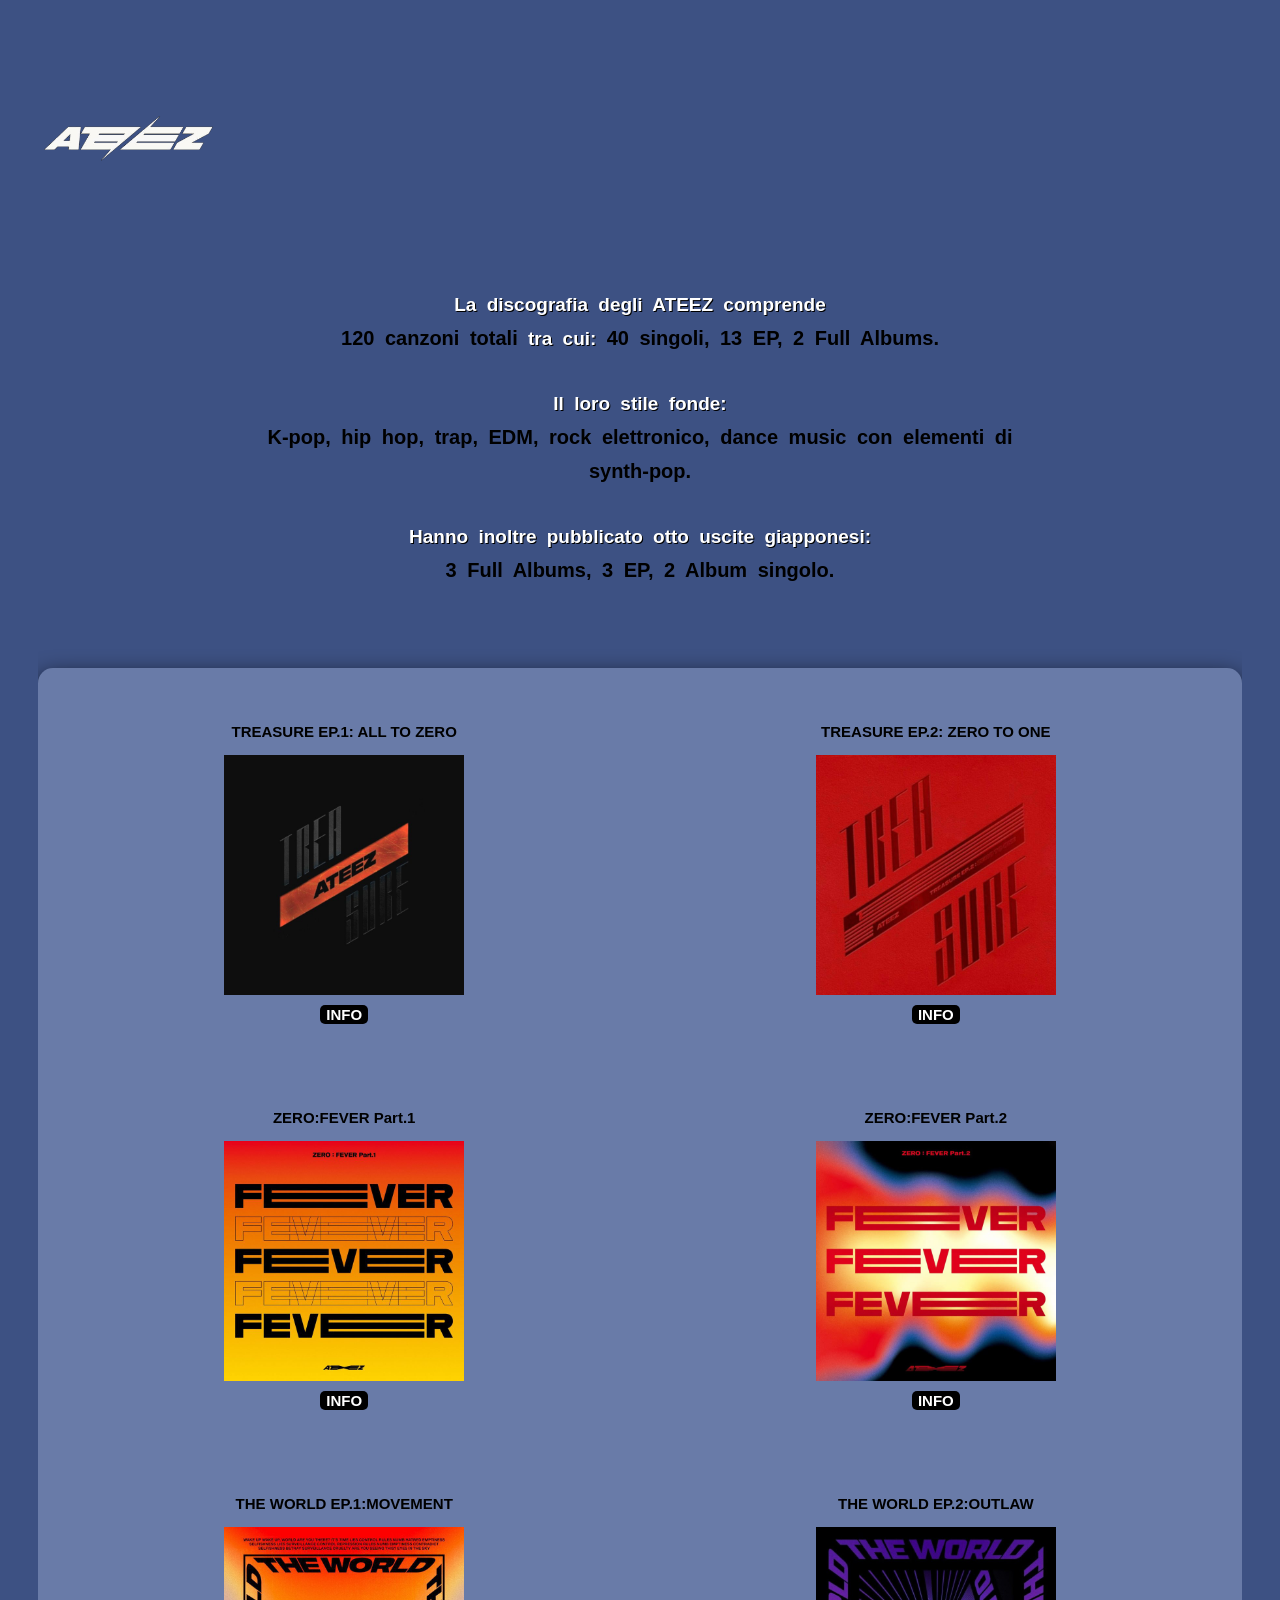
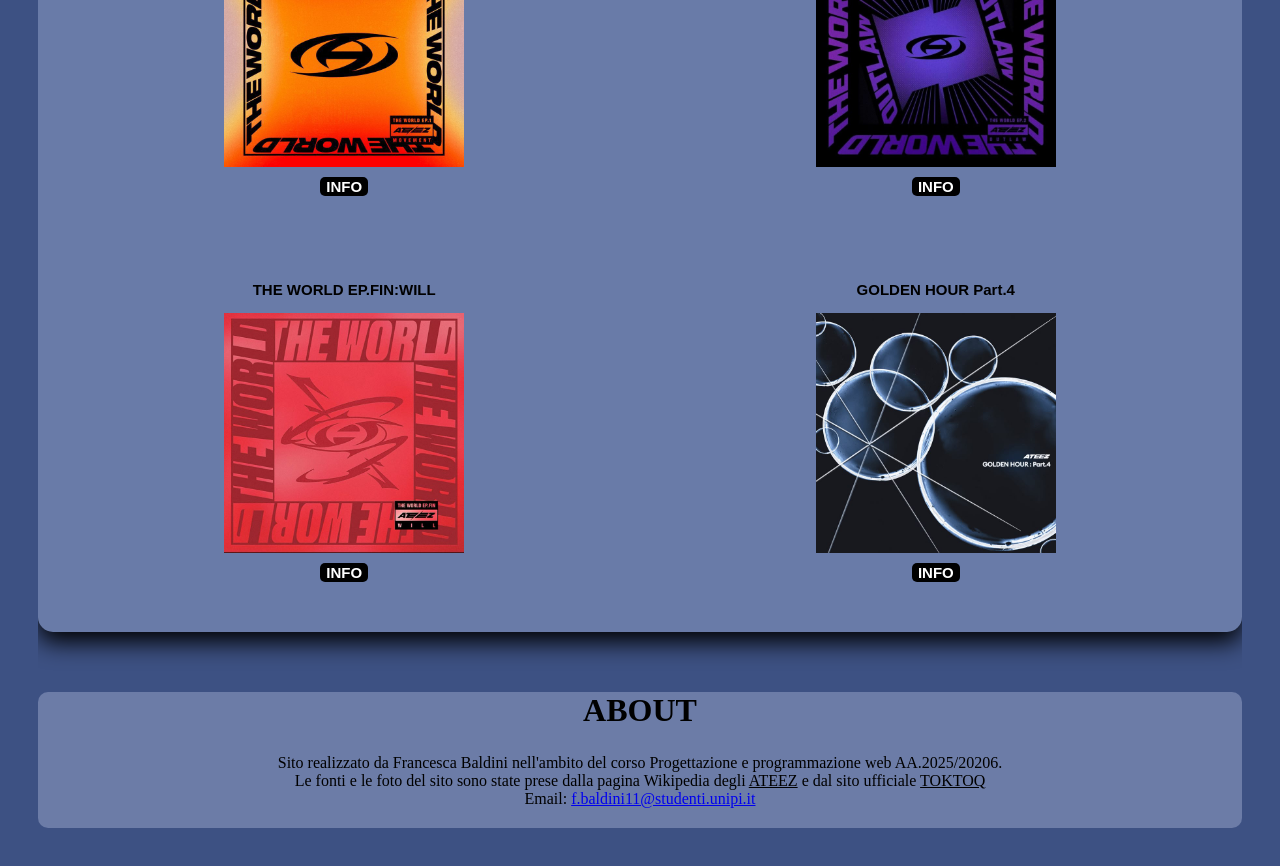
==== commit f5dbf5e5: "Update discografia.html" ====
--- a/discografia.html
+++ b/discografia.html
@@ -20,6 +20,7 @@
                <ul class="menu-mobile">
                 <li><a href="index.html">HOME</a></li>
                 <li><a href="discografia.html">ALBUM</a></li>
+                <li><a href="">TRAMA</a></li>
                 <li><a href="gioco.html">GIOCO</a></li>
                 <li><a href="#footer">ABOUT</a></li>
                </ul>
@@ -27,31 +28,29 @@
 
             <!--menu per desktop-->
             <nav>
-               <ul class="menu-desktop">
+               <ul class="menu-mobile">
                 <li><a href="index.html">HOME</a></li>
                 <li><a href="discografia.html">ALBUM</a></li>
+                <li><a href="">TRAMA</a></li>
                 <li><a href="gioco.html">GIOCO</a></li>
                 <li><a href="#footer">ABOUT</a></li>
                </ul>
            </nav> 
         </header>
 
-            <p class="disco">
-                La discografia degli ATEEZ comprende <span class="catalogo">120 canzoni</span> pubblicate dal 2018 a oggi, tra cui
-                <span class="catalogo">40 singoli, 13 EP e 2 full albums</span>.
-                
-                <br><br>
-
-                Il loro stile fonde <span class="catalogo">Hip Hop, Trap, EDM e Rock elettronico</span>,
-                con influenze R&B e latine.
-                
-                <br><br>
-                
-                Hanno inoltre pubblicato otto uscite giapponesi:
-                <span class="catalogo">3 album in studio, 3 EP e 2 album singolo</span>.
-            </p>
-                   
-
+
+        <p class="disco">
+            La discografia degli ATEEZ comprende <br> <span class="catalogo">120 canzoni totali</span>  tra cui:
+            <span class="catalogo"> 40 singoli, 13 EP, 2 Full Albums. </span>
+            <br> <br>
+            Il loro stile fonde: <br> <span class="catalogo"> K-pop, hip hop, trap, EDM, rock elettronico, dance music con elementi di synth-pop.</span>
+            <br> <br>
+            Hanno inoltre pubblicato otto uscite giapponesi: 
+            <br> <span class="catalogo">3 Full Albums, 3 EP, 2 Album singolo.</span>
+        </p>
+        
+        
+            
         <!--inizio dei div-->
 
        
--- a/style.css
+++ b/style.css
@@ -16,6 +16,10 @@
     min-height: 100vh;
     display: flex;
     flex-direction: column;
+}
+
+html, body{
+    overflow-x: hidden;
 }
 
 
@@ -117,6 +121,15 @@
    
 }
 
+/*per il colore dei nomi*/
+.name{
+    color: white;
+    text-shadow: 2px 2px 2px black;
+    font-size: 20px;
+    font-family: 'Gill Sans', 'Gill Sans MT', Calibri, 'Trebuchet MS', sans-serif;   
+}
+
+/*posizionamento foto*/
 .card{
     display: flex;
     flex-direction: column;
@@ -124,11 +137,29 @@
     gap: 8px;
 }
 
-
+/*cambio colore del nome del membro ad inizio card*/
+.card h2{
+    color: white;
+    text-shadow: 1px 1px 3px black;
+
+}
+
+
+
+/*scritte nella card*/
 .card p{
     margin: 2px 0;
-    font-family: 'Quicksand', sans-serif;
-    font-weight: bold;
+    font-family: 'Gill Sans', 'Gill Sans MT', Calibri, 'Trebuchet MS', sans-serif;   
+    font-weight: bold;
+}
+
+li .question{
+    color: white;
+    text-shadow: 2px 2px 2px black;
+}
+
+li .answer{
+    color:  rgb(35, 49, 85);
 }
 
 /*griglia di contenimento*/
@@ -180,6 +211,7 @@
     color: black;
 }
 
+/*header della storia*/
 .general{
     color: black;
     margin-bottom: 5px;
@@ -248,7 +280,7 @@
 /*per la galleria*/
 .galleria{
     position: relative;
-    height: 70vh;
+    height: 40vh;
     overflow: hidden;
 }
 
@@ -270,7 +302,7 @@
 .OpenPopup{
     border: none;
     border-radius: 20px;
-    font-size: 15px;
+    font-size: 17px;
     font-family: 'Quicksand', sans-serif;
     font-weight: bold;
     background-color: rgb(61, 81, 131);
@@ -329,7 +361,7 @@
 
 
     .galleria{
-        height: 90vh;
+        height: 70vh;
     }
 
     .grid{
@@ -386,7 +418,7 @@
     }
 
     .galleria{
-        height: 110vh;
+        height: 90vh;
     } 
 
     .grid{
@@ -450,7 +482,7 @@
 
     
     .galleria{
-        height: 110vh;
+        height: 90vh;
     }
 
     .grid{
@@ -469,4 +501,4 @@
     }
 
 
-}+}
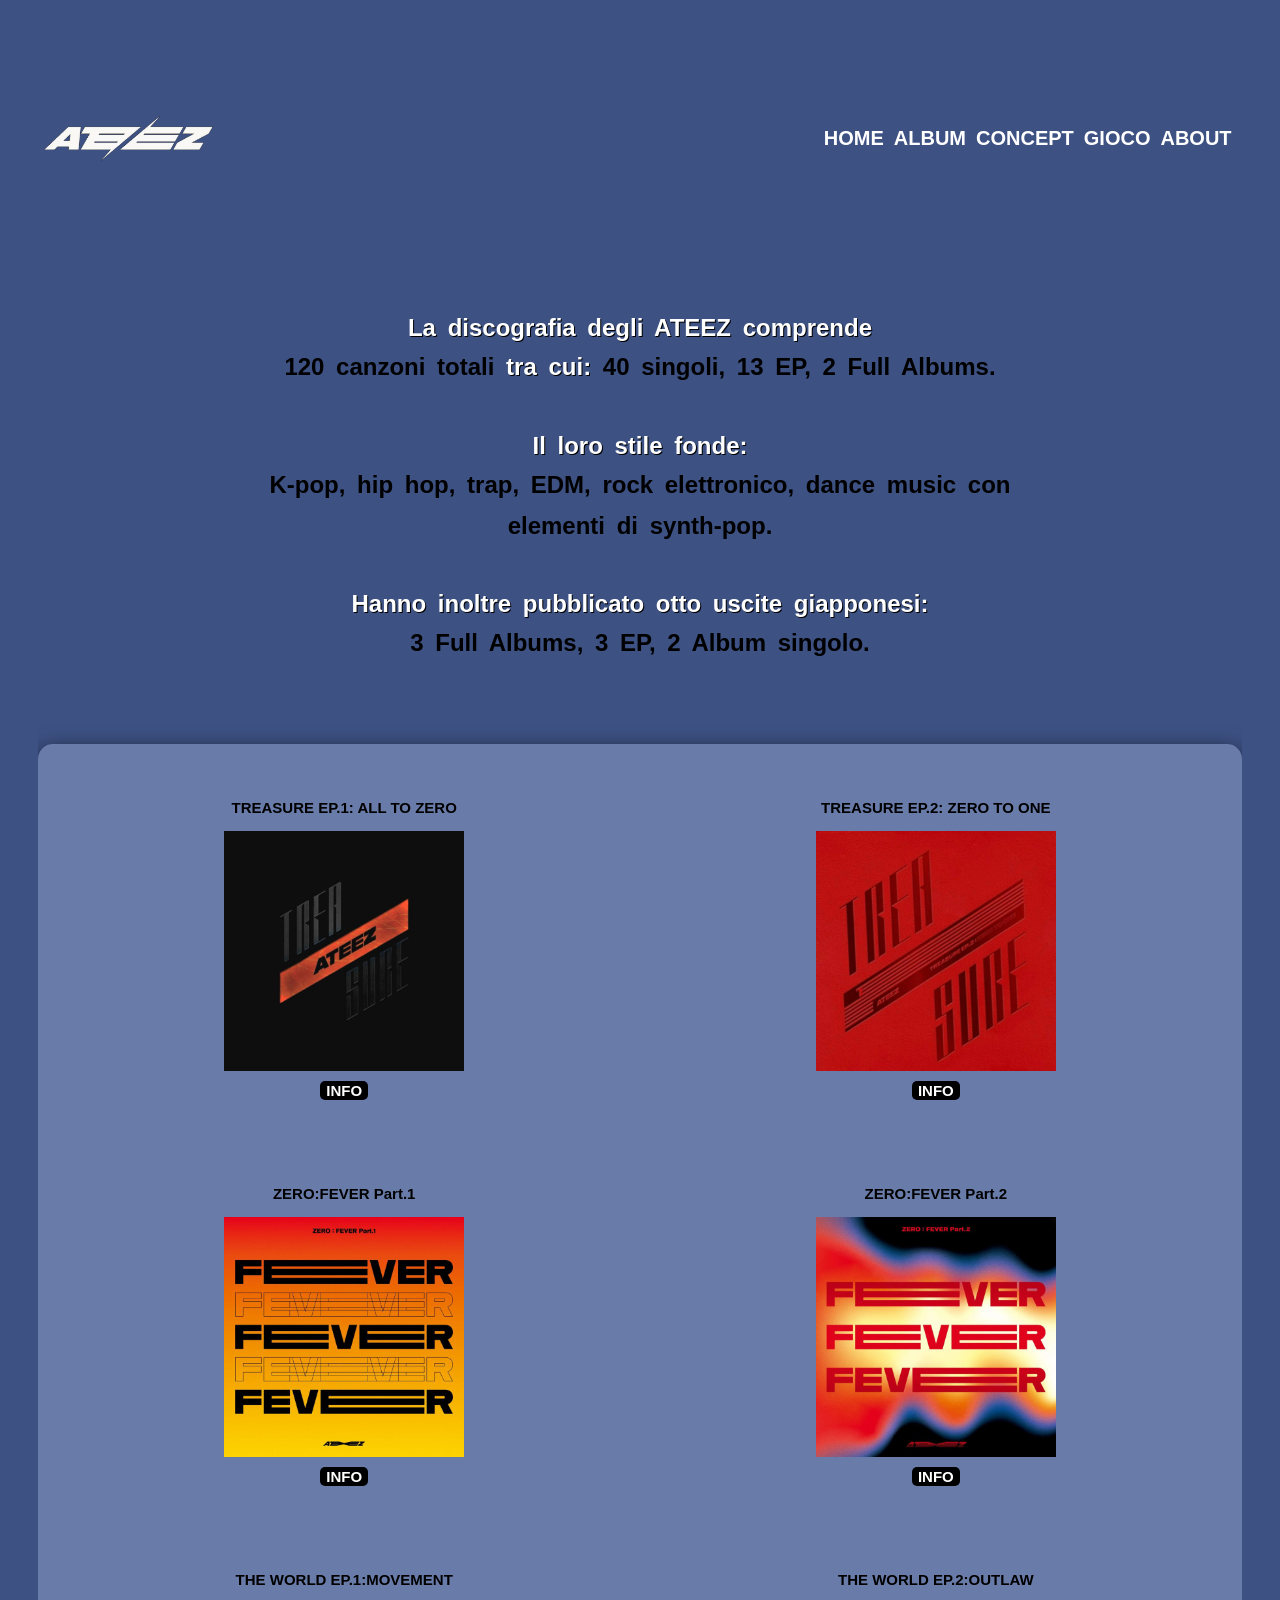
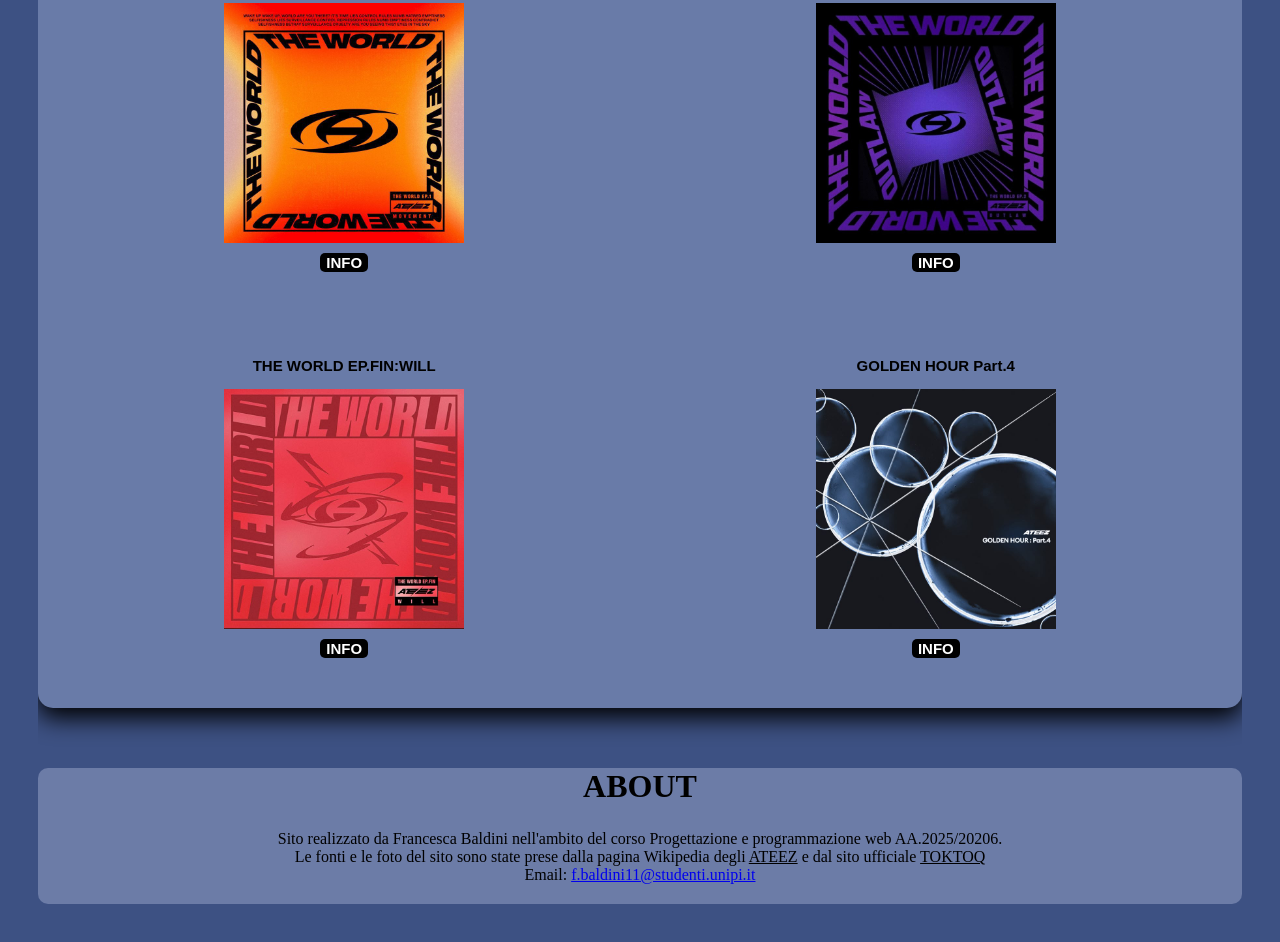
==== commit 99cf1618: "Update discografia.html" ====
--- a/discografia.html
+++ b/discografia.html
@@ -17,23 +17,23 @@
 
            <!--menu per mobile-->
            <nav>
-               <ul class="menu-mobile">
-                <li><a href="index.html">HOME</a></li>
-                <li><a href="discografia.html">ALBUM</a></li>
-                <li><a href="">TRAMA</a></li>
-                <li><a href="gioco.html">GIOCO</a></li>
-                <li><a href="#footer">ABOUT</a></li>
+                <ul class="menu-mobile">
+                    <li><a href="index.html">HOME</a></li>
+                    <li><a href="discografia.html">ALBUM</a></li>
+                    <li><a href="trama.html">CONCEPT</a></li>
+                    <li><a href="gioco.html">GIOCO</a></li>
+                    <li><a href="#footer">ABOUT</a></li>
                </ul>
            </nav> 
 
             <!--menu per desktop-->
             <nav>
-               <ul class="menu-mobile">
-                <li><a href="index.html">HOME</a></li>
-                <li><a href="discografia.html">ALBUM</a></li>
-                <li><a href="">TRAMA</a></li>
-                <li><a href="gioco.html">GIOCO</a></li>
-                <li><a href="#footer">ABOUT</a></li>
+                <ul class="menu-desktop">
+                    <li><a href="index.html">HOME</a></li>
+                    <li><a href="discografia.html">ALBUM</a></li>
+                    <li><a href="trama.html">CONCEPT</a></li>
+                    <li><a href="gioco.html">GIOCO</a></li>
+                    <li><a href="#footer">ABOUT</a></li>
                </ul>
            </nav> 
         </header>
--- a/discografia.css
+++ b/discografia.css
@@ -2,20 +2,24 @@
 .disco{
     text-align: center;
     margin: 30px;
-    font-size: 15px;
     color: rgb(255, 255, 255);
     text-shadow: 1px 1px 0 black;
     font-family: 'Gill Sans', 'Gill Sans MT', Calibri, 'Trebuchet MS', sans-serif;
     font-weight: bold;
     word-spacing: 3px;
-   line-height: 1.5;
+    line-height: 1.5;
+    font-size: 20px;
+    margin-top: 60px;      
 }
 
 .catalogo{
+    text-align: center;
     color: black;
     text-shadow: none;
     font-family: 'Gill Sans', 'Gill Sans MT', Calibri, 'Trebuchet MS', sans-serif;
     font-weight: bold;
+    font-size: 20px;
+    line-height: 1.5;
 }
 
 
@@ -153,13 +157,16 @@
 @media (min-width: 768px){
     .disco{
         margin: 40px;
-        font-size: 17px;
+        font-size: 20px;
         word-spacing: 4px;
         line-height: 1.6;
     }
 
     .catalogo{
-        font-size: 18px;
+        font-size: 20px;
+        word-spacing: 2px;
+        line-height: 1.6;
+       
     }
 
     /*ordine delle foto*/
@@ -172,13 +179,18 @@
         width: 210px;
     }
 
+    .disco{
+        line-height: 1.5;
+    }
+
+
 }
 
 /*pc*/
 @media (min-width: 1024px){
     .disco{
         margin: 50px auto;
-        font-size: 19px;
+        font-size: 24px;
         word-spacing: 5px;
         line-height: 1.7;
         max-width: 800px;
@@ -186,7 +198,12 @@
     }
 
     .catalogo{
-        font-size: 20px;
+        margin: 50px auto;
+        font-size: 24px;
+        word-spacing: 5px;
+        line-height: 1.7;
+        max-width: 800px;
+        
     }
 
     /*ordine delle foto*/
@@ -199,20 +216,30 @@
         width: 240px;
     }
 
+    .disco{
+        font-size: 24px;
+        margin-top: 70px;
+        line-height: 1.6;
+    }
+
 }
 
 /*schermi grandi*/
 @media (min-width: 1440px){
     .disco{
         margin: 60px auto;
-        font-size: 21px;
+        font-size: 28px;
         word-spacing: 6px;
         line-height: 1.8;
         max-width: 900px;
     }
 
     .catalogo{
-        font-size: 20px;
+        font-size: 28px;
+        margin: 60px auto;
+        word-spacing: 6px;
+        line-height: 1.8;
+        max-width: 900px;
     }
 
     /*ordine delle foto*/
@@ -225,9 +252,27 @@
         width: 260px;
     }
 
+    .disco{
+        font-size: 28px;
+        margin-top: 80px;
+        line-height: 1.7;
+        max-width: 1000px;
+        margin-left: auto;
+        margin-right: auto;
+    }
+
+    .catalogo{
+        font-size: 20px;
+        margin-top: 80px;
+        line-height: 1.7;
+        max-width: 1000px;
+        margin-left: auto;
+        margin-right: auto;
+    }
+
    
 
-}
-
-    
-    
+}    
+
+    
+    
